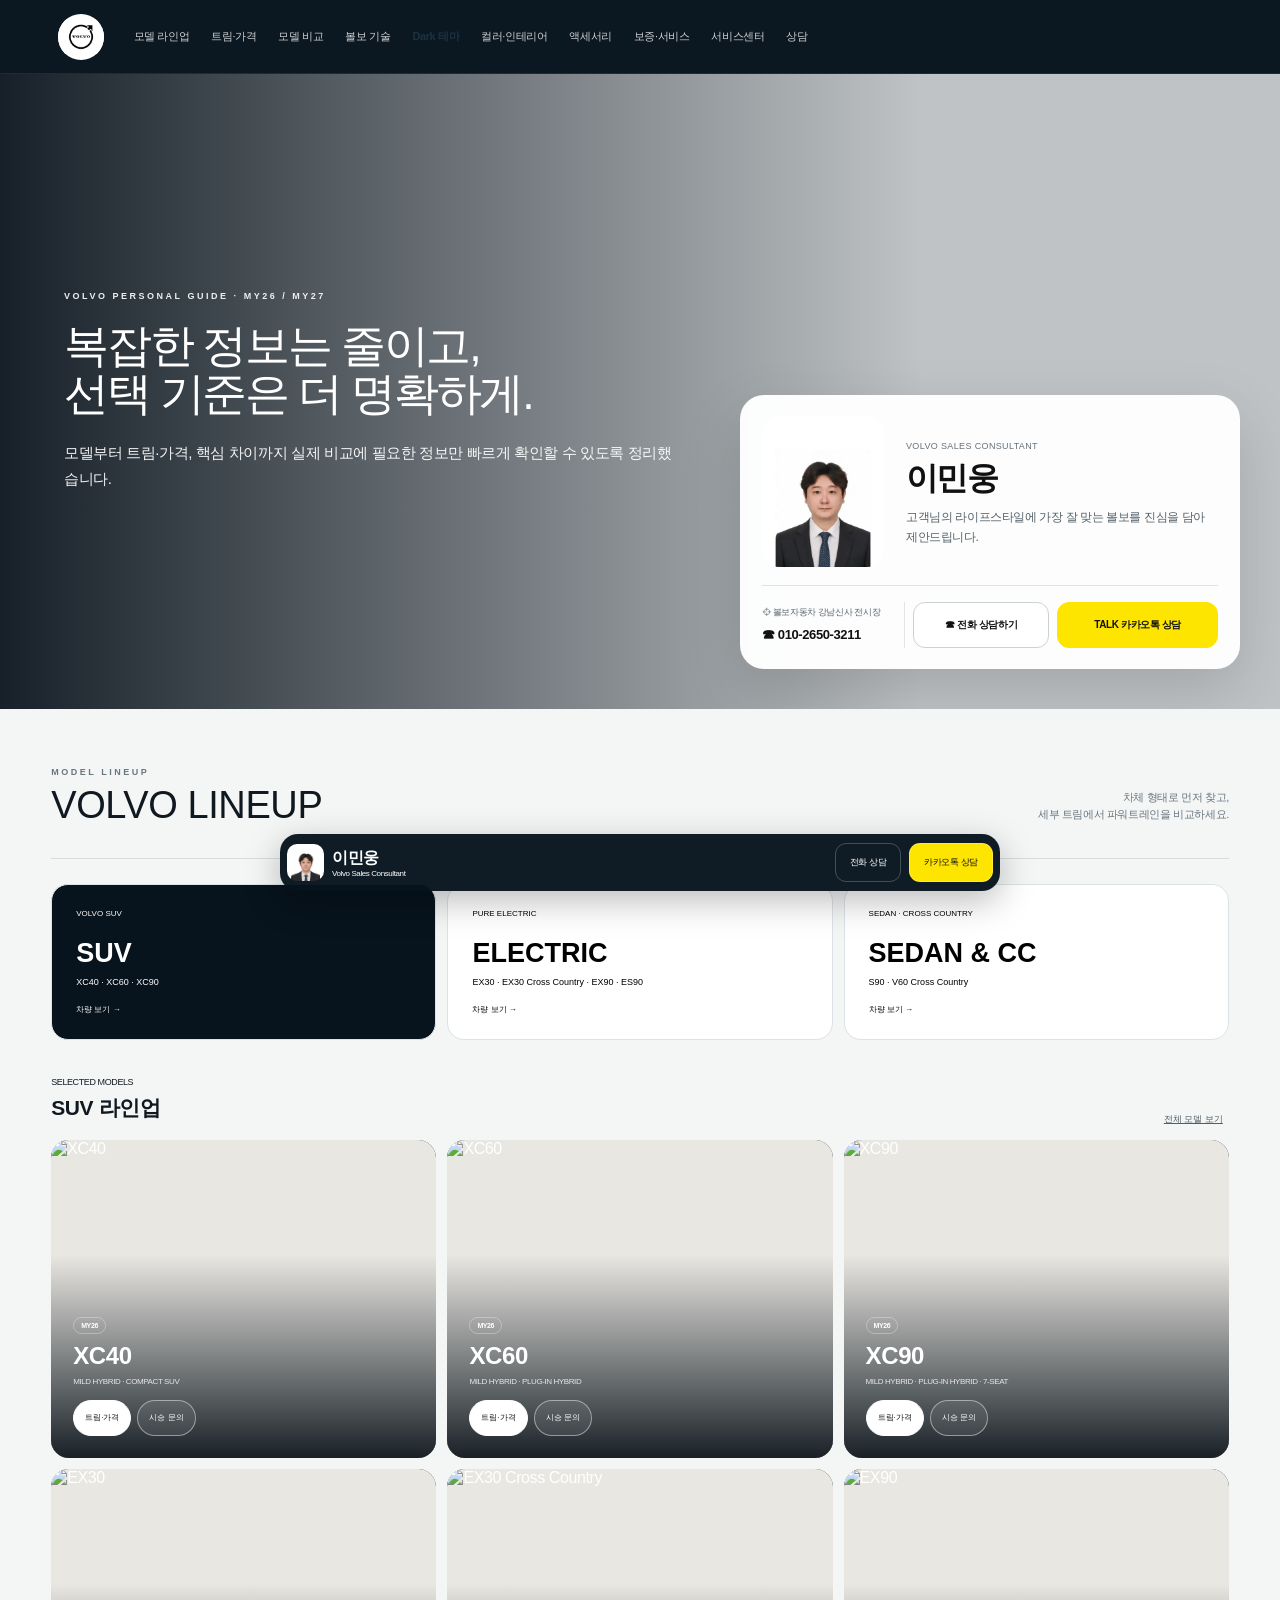
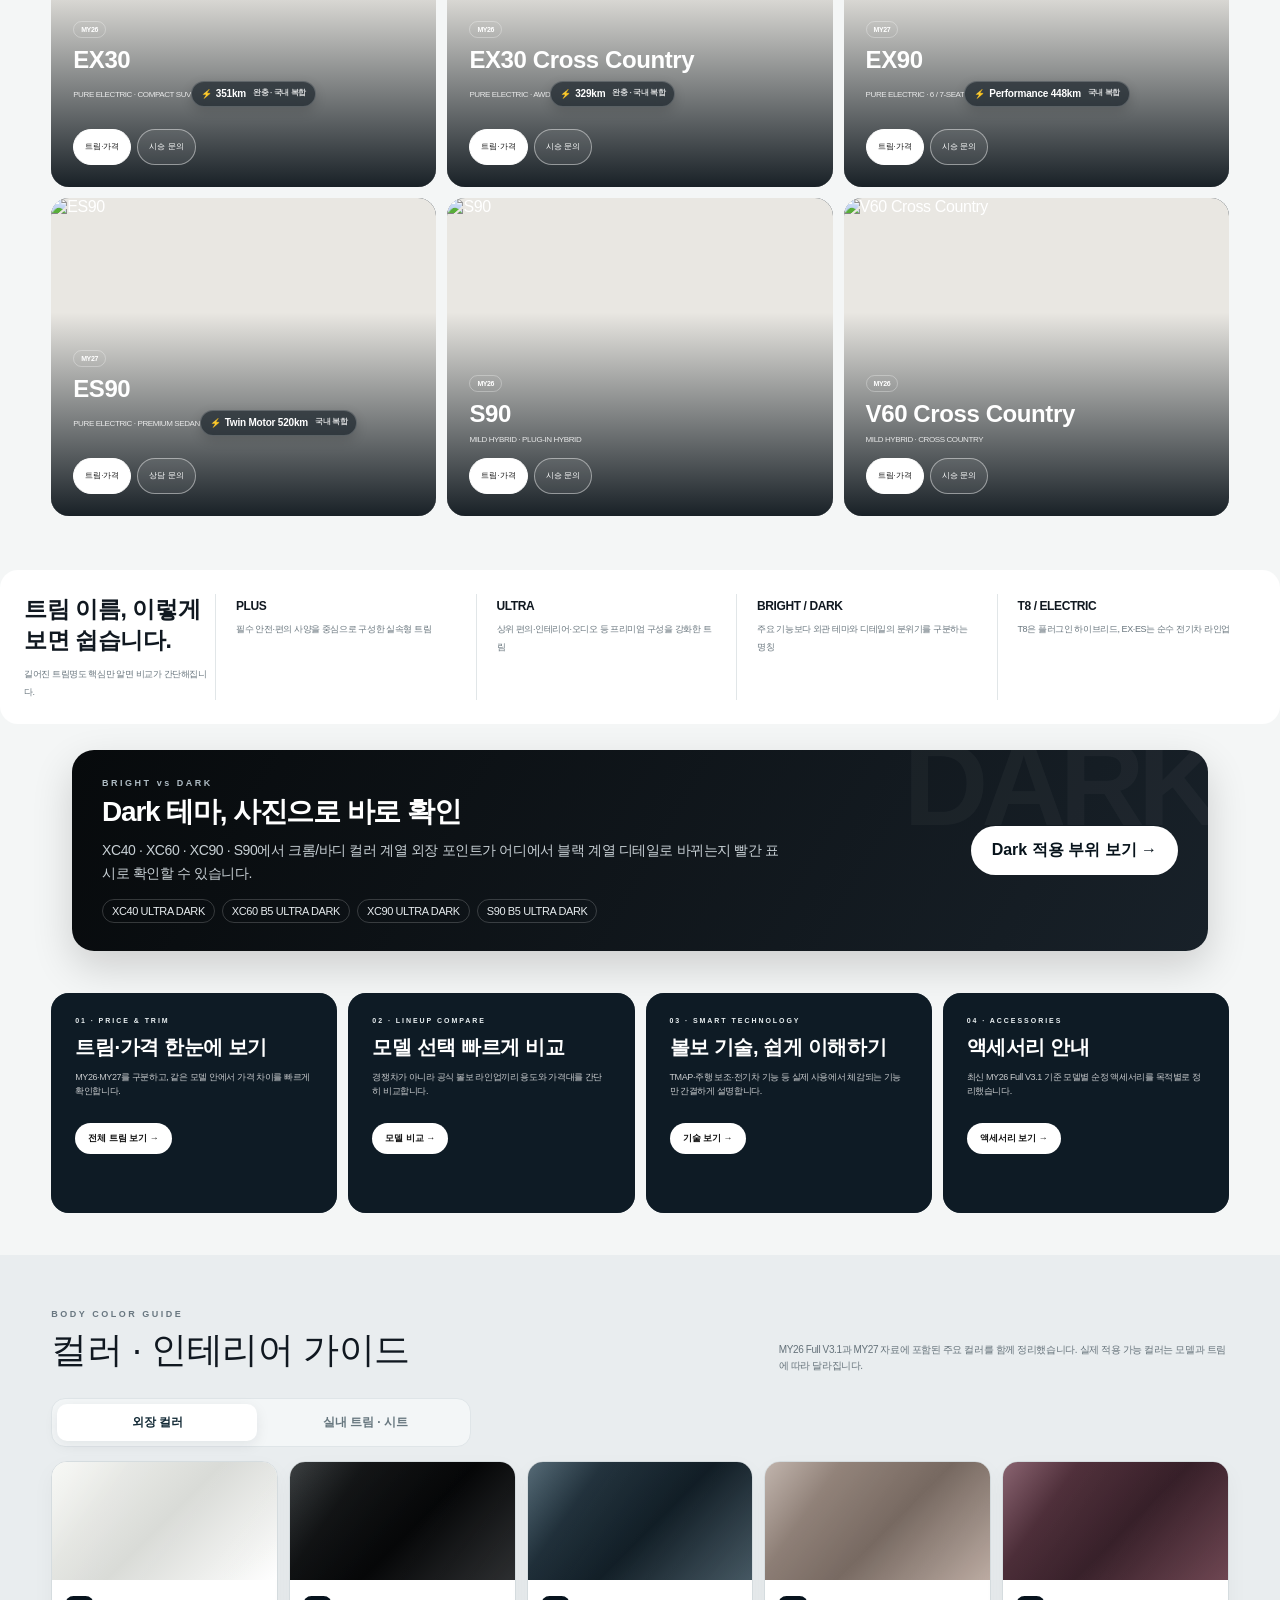
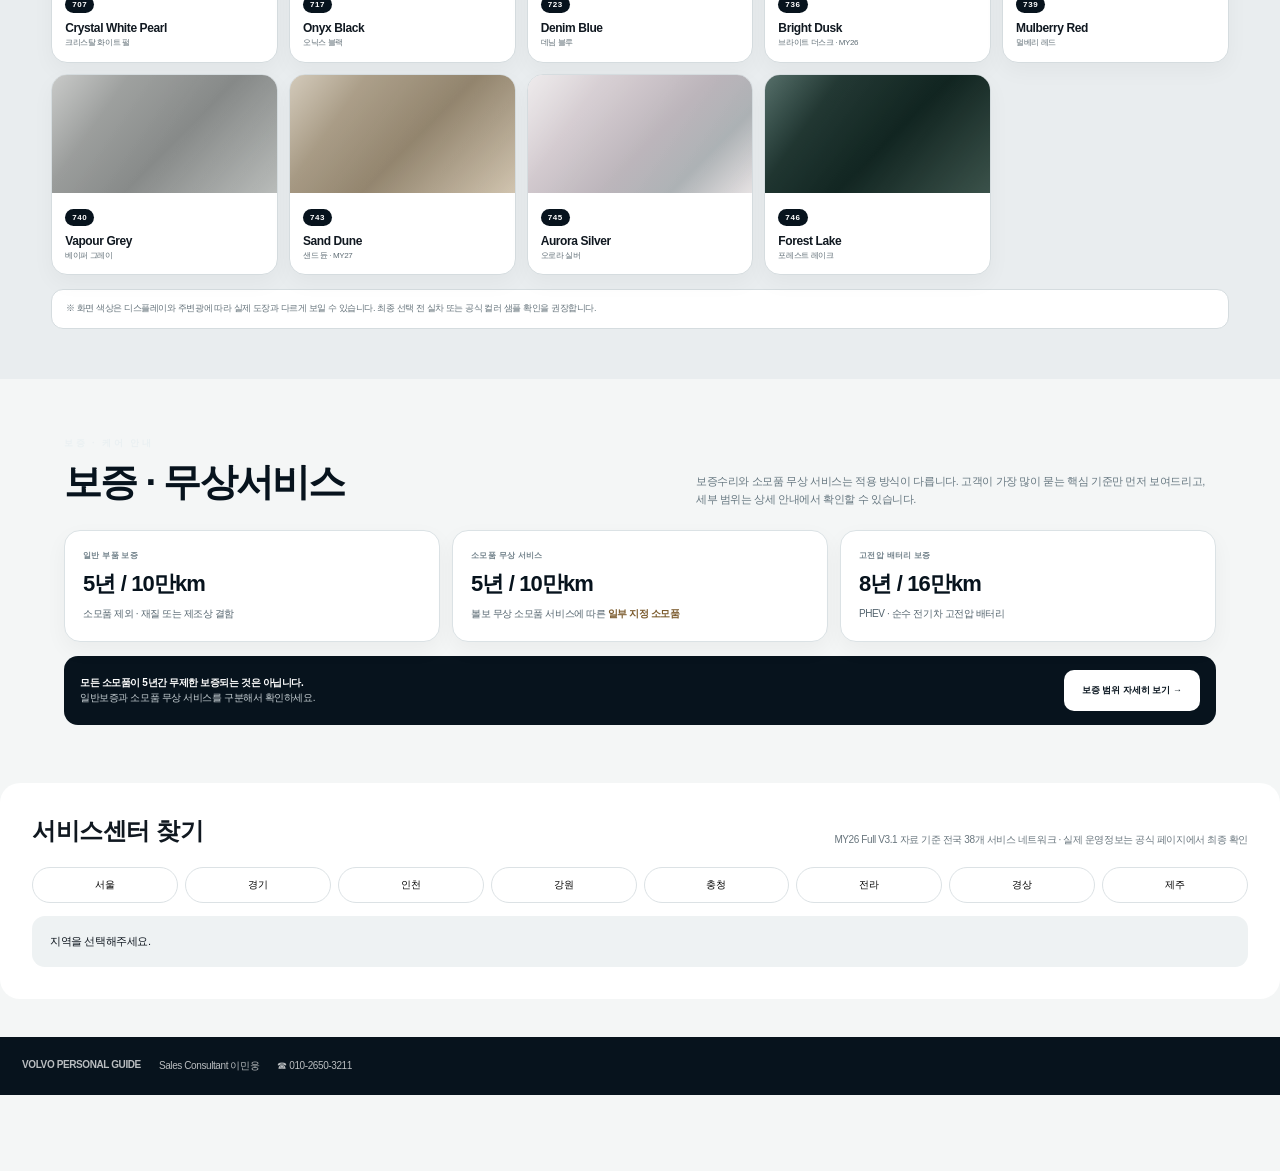
==== index.html @ 965c1974 "Add persistent site regression safeguards" ====
<!DOCTYPE html>

<html lang="ko">
<head>
<meta charset="utf-8"/>
<meta content="width=device-width,initial-scale=1,viewport-fit=cover" name="viewport"/>
<meta content="no-cache, no-store, must-revalidate" http-equiv="Cache-Control"/>
<meta content="no-cache" http-equiv="Pragma"/>
<meta content="0" http-equiv="Expires"/>
<title>VOLVO PERSONAL GUIDE | 이민웅</title>
<meta content="이민웅 Sales Consultant의 볼보 개인 상담 홈페이지" name="description"/>
<meta content="website" property="og:type"/>
<meta content="https://wng777-cmd.github.io/" property="og:url"/>
<meta content="VOLVO PERSONAL GUIDE | 이민웅" property="og:title"/>
<meta content="볼보 MY26·MY27 라인업, 트림, 가격과 핵심 정보를 간결하게 확인하세요." property="og:description"/>
<meta content="https://wng777-cmd.github.io/assets/og-es90-clean.jpg?v=10" property="og:image"/>
<link href="assets/site-pdf-refresh.css?v=20260821final1" rel="stylesheet"/>
<link href="scripts/site-final-polish-20260821.css?v=20260821ex30cc2" rel="stylesheet"/>

<style id="trim-expand-v2">
.trim-card{cursor:pointer;transition:transform .16s ease,box-shadow .16s ease,border-color .16s ease}
.trim-card:hover{transform:translateY(-2px);box-shadow:0 10px 24px rgba(7,19,29,.08)}
.trim-card:focus{outline:2px solid #274a61;outline-offset:2px}
.trim-card[aria-expanded="true"]{border-color:#274a61;box-shadow:0 10px 26px rgba(7,19,29,.09)}
.trim-toggle{margin-top:9px;padding-top:9px;border-top:1px solid #edf0f1;font-size:9px;font-weight:800;color:#42545f}
.trim-card ul[hidden]{display:none}
.trim-card[aria-expanded="true"] ul{display:block}
.model img{object-position:center 58%;background:#e9e7e2}
.model[data-model="EX30CC"] img{object-position:center 78%}
@media(max-width:700px){.trim-toggle{font-size:9px}.trim-card:hover{transform:none}.model img{object-position:center 58%}.model[data-model="EX30CC"] img{object-position:center 80%}}
</style>
</head>
<body>
<header class="top">
<img alt="VOLVO" src="assets/img02.webp"/>
<nav class="nav">
<a href="#lineup">모델 라인업</a><a href="#tools">트림·가격</a><a href="#tools">모델 비교</a><a href="#tools">볼보 기술</a><a href="#colors">컬러</a><a href="#tools">액세서리</a><a href="#service">서비스센터</a><a href="#contact">상담</a>
</nav>
<button class="hamb" aria-label="빠른 메뉴 열기">☰</button>
</header>
<section class="hero">
<div class="copy">
<div class="ey">VOLVO PERSONAL GUIDE · MY26 / MY27</div>
<h1>복잡한 정보는 줄이고,<br/>선택 기준은 더 명확하게.</h1>
<p>모델부터 트림·가격, 핵심 차이까지 실제 비교에 필요한 정보만 빠르게 확인할 수 있도록 정리했습니다.</p>
</div>
<aside class="profile" id="contact">
<img alt="이민웅" src="assets/img03.webp"/>
<div class="pb"><small>VOLVO SALES CONSULTANT</small><h3>이민웅</h3><p>고객님의 라이프스타일에 가장 잘 맞는 볼보를 진심을 담아 제안드립니다.</p></div>
<div class="profile-actions">
<div class="profile-info"><div class="profile-location">⌖ 볼보자동차 강남신사 전시장</div><div class="profile-phone">☎ 010-2650-3211</div></div>
<a class="profile-btn" href="tel:01026503211">☎ 전화 상담하기</a>
<a class="profile-btn kakao" href="http://qr.kakao.com/talk/2LfLSm9DLJcfVv19vfXeS5R1AHQ-">TALK 카카오톡 상담</a>
</div>
</aside>
</section>
<section class="mobile-profile">
<div class="mp-top"><img alt="이민웅" src="assets/img03.webp"/><div class="mp-copy"><small>VOLVO SALES CONSULTANT</small><h3>이민웅</h3><p>복잡한 정보는 간결하게, 필요한 내용은 정확하게 안내합니다.</p></div></div>
<div class="mp-info"><span>⌖ 강남신사 전시장</span><strong>☎ 010-2650-3211</strong></div>
<div class="mp-actions"><a class="mp-call" href="tel:01026503211">☎ 전화 상담</a><a class="mp-kakao" href="http://qr.kakao.com/talk/2LfLSm9DLJcfVv19vfXeS5R1AHQ-">TALK 카카오톡</a></div>
</section>
<section class="section" id="lineup">
<div class="line">
<div class="intro"><div><div class="ey">MODEL LINEUP</div><h2>VOLVO LINEUP</h2></div><p>차체 형태로 먼저 찾고,<br/>세부 트림에서 파워트레인을 비교하세요.</p></div>
<div class="category-showcase">
<button class="category-card active" data-filter="suv" onclick="filterCategory('suv',this)"><span class="cat-kicker">VOLVO SUV</span><strong>SUV</strong><small>XC40 · XC60 · XC90</small><span class="cat-arrow">차량 보기 →</span></button>
<button class="category-card" data-filter="electric" onclick="filterCategory('electric',this)"><span class="cat-kicker">PURE ELECTRIC</span><strong>ELECTRIC</strong><small>EX30 · EX30 Cross Country · EX90 · ES90</small><span class="cat-arrow">차량 보기 →</span></button>
<button class="category-card" data-filter="sedan" onclick="filterCategory('sedan',this)"><span class="cat-kicker">SEDAN · CROSS COUNTRY</span><strong>SEDAN &amp; CC</strong><small>S90 · V60 Cross Country</small><span class="cat-arrow">차량 보기 →</span></button>
</div>
<div class="model-head"><div><span>SELECTED MODELS</span><h3 id="selectedCategoryTitle">SUV 라인업</h3></div><button onclick="filterCategory('all')">전체 모델 보기</button></div>
<div class="models" id="modelGrid">
<div class="model" data-cat="suv" data-model="XC40"><img alt="XC40" decoding="async" loading="lazy" src="https://www.volvocars.com/images/cs/v3/assets/blt0feaa88e629251fc/blt1187c111a71ae018/6849135314f6c3412c4cf5ee/Exterior-bento-front-4x5-XC40-mhev.jpg?branch=prod_alias&format=auto&iar=0&quality=85&w=1920"/><div class="mb"><span class="year">MY26</span><h3>XC40</h3><small>MILD HYBRID · COMPACT SUV</small><div class="mini"><button class="primary" onclick="openModel('XC40')">트림·가격</button><button onclick="location.href='tel:01026503211'">시승 문의</button></div></div></div>
<div class="model" data-cat="suv" data-model="XC60"><img alt="XC60" decoding="async" loading="lazy" src="https://www.volvocars.com/images/cs/v3/assets/blt0feaa88e629251fc/blt3be30db3bfc830c5/67924bd1e0c4532ac4dce3ac/Bento_1-4x5.jpg?branch=prod_alias&format=auto&iar=0&quality=85&w=1920"/><div class="mb"><span class="year">MY26</span><h3>XC60</h3><small>MILD HYBRID · PLUG-IN HYBRID</small><div class="mini"><button class="primary" onclick="openModel('XC60')">트림·가격</button><button onclick="location.href='tel:01026503211'">시승 문의</button></div></div></div>
<div class="model" data-cat="suv" data-model="XC90"><img alt="XC90" decoding="async" loading="lazy" src="https://www.volvocars.com/images/cs/v3/assets/blt0feaa88e629251fc/bltddba35a6985cb109/6878ec17715092ea4b75863c/Exterior-bento-front-4x5-XC90-PHEV.jpg?branch=prod_alias&format=auto&iar=0&quality=85&w=1920"/><div class="mb"><span class="year">MY26</span><h3>XC90</h3><small>MILD HYBRID · PLUG-IN HYBRID · 7-SEAT</small><div class="mini"><button class="primary" onclick="openModel('XC90')">트림·가격</button><button onclick="location.href='tel:01026503211'">시승 문의</button></div></div></div>
<div class="model" data-cat="electric" data-model="EX30"><img alt="EX30" decoding="async" loading="lazy" src="https://www.volvocars.com/images/cs/v3/assets/blt0feaa88e629251fc/bltf5446230bc209e11/694150b2c519a8ed22f4547d/my27ex30-bento01-4-5.jpg?branch=prod_alias&format=auto&iar=0&quality=85&w=1920"/><div class="mb"><span class="year">MY26</span><h3>EX30</h3><small>PURE ELECTRIC · COMPACT SUV</small><div class="mini"><button class="primary" onclick="openModel('EX30')">트림·가격</button><button onclick="location.href='tel:01026503211'">시승 문의</button></div></div></div>
<div class="model" data-cat="electric" data-model="EX30CC"><img alt="EX30 Cross Country" decoding="async" loading="lazy" src="https://www.volvocars.com/images/cs/v3/assets/blt0feaa88e629251fc/blt9d025825080a77fa/67c6ad4e36bcf1e3f62217e3/Overview-cross-country-carousel-1-4x5-cc.jpg?branch=prod_alias&format=auto&iar=0&quality=85&w=1920"/><div class="mb"><span class="year">MY26</span><h3>EX30 Cross Country</h3><small>PURE ELECTRIC · AWD</small><div class="mini"><button class="primary" onclick="openModel('EX30CC')">트림·가격</button><button onclick="location.href='tel:01026503211'">시승 문의</button></div></div></div>
<div class="model" data-cat="electric" data-model="EX90"><img alt="EX90" decoding="async" loading="lazy" src="https://www.volvocars.com/images/cs/v3/assets/blt0feaa88e629251fc/bltbc97baafd9dfaf84/6967951a15c4cd7f889433f5/bento1-1.jpg?branch=prod_alias&format=auto&iar=0&quality=85&w=1920"/><div class="mb"><span class="year">MY27</span><h3>EX90</h3><small>PURE ELECTRIC · 6 / 7-SEAT</small><div class="mini"><button class="primary" onclick="openModel('EX90')">트림·가격</button><button onclick="location.href='tel:01026503211'">시승 문의</button></div></div></div>
<div class="model" data-cat="electric" data-model="ES90"><img alt="ES90" decoding="async" loading="lazy" src="https://www.volvocars.com/images/cs/v3/assets/blt0feaa88e629251fc/blt9e3b3be0d6c3eeb2/690daac360c00d48e7de5019/Exterior-bento-front-4x5-ES90.jpg?branch=prod_alias&format=auto&iar=0&quality=85&w=1920"/><div class="mb"><span class="year">MY27</span><h3>ES90</h3><small>PURE ELECTRIC · PREMIUM SEDAN</small><div class="mini"><button class="primary" onclick="openModel('ES90')">트림·가격</button><button onclick="location.href='tel:01026503211'">상담 문의</button></div></div></div>
<div class="model" data-cat="sedan" data-model="S90"><img alt="S90" decoding="async" loading="lazy" src="https://www.volvocars.com/images/cs/v3/assets/blt0feaa88e629251fc/blt167372f32031a6f1/687a13e4715092336a758f44/Exterior-bento-front-4x5-S90-PHEV.jpg?branch=prod_alias&format=auto&iar=0&quality=85&w=1920"/><div class="mb"><span class="year">MY26</span><h3>S90</h3><small>MILD HYBRID · PLUG-IN HYBRID</small><div class="mini"><button class="primary" onclick="openModel('S90')">트림·가격</button><button onclick="location.href='tel:01026503211'">시승 문의</button></div></div></div>
<div class="model" data-cat="sedan" data-model="V60 Cross Country"><img alt="V60 Cross Country" decoding="async" loading="lazy" src="https://www.volvocars.com/images/cs/v3/assets/blt84e01a6904dbd2e8/blt5c3524254a106565/66d67adf6402a2183fd3a2af/my23v60ccspec11920x2400.jpg?branch=prod_alias&format=auto&iar=0&quality=85&w=1920"/><div class="mb"><span class="year">MY26</span><h3>V60 Cross Country</h3><small>MILD HYBRID · CROSS COUNTRY</small><div class="mini"><button class="primary" onclick="openModel('V60CC')">트림·가격</button><button onclick="location.href='tel:01026503211'">시승 문의</button></div></div></div>
</div>
</div>
</section>
<div class="quick">
<div class="qhead"><h2>트림 이름, 이렇게 보면 쉽습니다.</h2><small>길어진 트림명도 핵심만 알면 비교가 간단해집니다.</small></div>
<div class="qitem"><b>PLUS</b><small>필수 안전·편의 사양을 중심으로 구성한 실속형 트림</small></div>
<div class="qitem"><b>ULTRA</b><small>상위 편의·인테리어·오디오 등 프리미엄 구성을 강화한 트림</small></div>
<div class="qitem"><b>BRIGHT / DARK</b><small>주요 기능보다 외관 테마와 디테일의 분위기를 구분하는 명칭</small></div>
<div class="qitem"><b>T8 / ELECTRIC</b><small>T8은 플러그인 하이브리드, EX·ES는 순수 전기차 라인업</small></div>
</div>
<section class="tools" id="tools">
<article class="tile" style="--img:url('https://www.volvocars.com/images/cs/v3/assets/blt0feaa88e629251fc/blt3be30db3bfc830c5/67924bd1e0c4532ac4dce3ac/Bento_1-4x5.jpg?branch=prod_alias&amp;format=auto&amp;iar=0&amp;quality=85&amp;w=1920')"><div class="ey">01 · PRICE &amp; TRIM</div><h3>트림·가격 한눈에 보기</h3><p>MY26·MY27를 구분하고, 같은 모델 안에서 가격 차이를 빠르게 확인합니다.</p><button onclick="openAllTrims()">전체 트림 보기 →</button></article>
<article class="tile" style="--img:url('assets/og-es90-clean.jpg')"><div class="ey">02 · LINEUP COMPARE</div><h3>모델 선택 빠르게 비교</h3><p>경쟁차가 아니라 공식 볼보 라인업끼리 용도와 가격대를 간단히 비교합니다.</p><button onclick="openCompare()">모델 비교 →</button></article>
<article class="tile" style="--img:url('https://www.volvocars.com/images/cs/v3/assets/blt0feaa88e629251fc/bltbc97baafd9dfaf84/6967951a15c4cd7f889433f5/bento1-1.jpg?branch=prod_alias&amp;format=auto&amp;iar=0&amp;quality=85&amp;w=1920')"><div class="ey">03 · SMART TECHNOLOGY</div><h3>볼보 기술, 쉽게 이해하기</h3><p>TMAP·주행 보조·전기차 기능 등 실제 사용에서 체감되는 기능만 간결하게 설명합니다.</p><button onclick="openTech()">기술 보기 →</button></article>
<article class="tile" style="--img:url('https://www.volvocars.com/images/cs/v3/assets/blt0feaa88e629251fc/blt1187c111a71ae018/6849135314f6c3412c4cf5ee/Exterior-bento-front-4x5-XC40-mhev.jpg?branch=prod_alias&amp;format=auto&amp;iar=0&amp;quality=85&amp;w=1920')"><div class="ey">04 · ACCESSORIES</div><h3>액세서리 안내</h3><p>적재·아웃도어, 보호, 스타일링 등 모델별 대표 액세서리를 목적별로 정리했습니다.</p><button onclick="openAccessories()">액세서리 보기 →</button></article>
</section>
<section class="color-section" id="colors">
<div class="color-wrap">
<div class="color-head"><div><div class="ey">BODY COLOR GUIDE</div><h2>볼보 컬러 가이드</h2></div><p>MY26와 MY27 자료에 포함된 주요 컬러를 함께 정리했습니다. 실제 적용 가능 컬러는 모델과 트림에 따라 달라집니다.</p></div>
<div class="color-grid">
<article class="color-card"><div class="swatch" style="--paint:linear-gradient(135deg,#f2f3ef,#d8dad6 50%,#fff)"></div><div class="color-info"><span class="color-code">707</span><h3>Crystal White Pearl</h3><p>크리스탈 화이트 펄</p></div></article>
<article class="color-card"><div class="swatch" style="--paint:linear-gradient(135deg,#17191a,#050607 55%,#303234)"></div><div class="color-info"><span class="color-code">717</span><h3>Onyx Black</h3><p>오닉스 블랙</p></div></article>
<article class="color-card"><div class="swatch" style="--paint:linear-gradient(135deg,#263743,#101c24 55%,#4a5d68)"></div><div class="color-info"><span class="color-code">723</span><h3>Denim Blue</h3><p>데님 블루</p></div></article>
<article class="color-card"><div class="swatch" style="--paint:linear-gradient(135deg,#9d8c82,#75675f 55%,#c0b0a7)"></div><div class="color-info"><span class="color-code">736</span><h3>Bright Dusk</h3><p>브라이트 더스크 · MY26</p></div></article>
<article class="color-card"><div class="swatch" style="--paint:linear-gradient(135deg,#57313d,#351e27 55%,#744b57)"></div><div class="color-info"><span class="color-code">739</span><h3>Mulberry Red</h3><p>멀베리 레드</p></div></article>
<article class="color-card"><div class="swatch" style="--paint:linear-gradient(135deg,#a8aaa8,#858887 55%,#bdc0be)"></div><div class="color-info"><span class="color-code">740</span><h3>Vapour Grey</h3><p>베이퍼 그레이</p></div></article>
<article class="color-card"><div class="swatch" style="--paint:linear-gradient(135deg,#b7aa94,#91836c 55%,#d4c8b4)"></div><div class="color-info"><span class="color-code">743</span><h3>Sand Dune</h3><p>샌드 듄 · MY27</p></div></article>
<article class="color-card"><div class="swatch" style="--paint:linear-gradient(135deg,#d1d4d4,#aeb4b5 55%,#e0e2e2)"></div><div class="color-info"><span class="color-code">745</span><h3>Aurora Silver</h3><p>오로라 실버</p></div></article>
<article class="color-card"><div class="swatch" style="--paint:linear-gradient(135deg,#263b36,#10231f 55%,#3f574f)"></div><div class="color-info"><span class="color-code">746</span><h3>Forest Lake</h3><p>포레스트 레이크</p></div></article>
</div>
<div class="color-note">※ 화면 색상은 디스플레이와 주변광에 따라 실제 도장과 다르게 보일 수 있습니다. 최종 선택 전 실차 또는 공식 컬러 샘플 확인을 권장합니다.</div>
</div>
</section>
<section class="service" id="service">
<div class="sh"><h2>서비스센터 찾기</h2><p>MY26 자료 기준 전국 38개 서비스 네트워크 · 실제 운영정보는 공식 페이지에서 최종 확인</p></div>
<div class="regions" id="regions"></div><div class="sr" id="sr">지역을 선택해주세요.</div>
</section>
<footer class="footer"><b>VOLVO PERSONAL GUIDE</b><span>Sales Consultant 이민웅</span><span>☎ 010-2650-3211</span></footer>
<div class="floating-contact"><div class="floating-person"><img alt="" src="assets/img03.webp"/><span><b>이민웅</b><small>Volvo Sales Consultant</small></span></div><a href="tel:01026503211">전화 상담</a><a class="fkakao" href="http://qr.kakao.com/talk/2LfLSm9DLJcfVv19vfXeS5R1AHQ-">카카오톡 상담</a></div>
<div class="modal" id="m" onclick="if(event.target===this)closeM()"><div class="box"><div class="mh"><button class="close" onclick="closeM()">×</button><small id="mk"></small><h2 id="mt"></h2><small id="ms"></small></div><div class="body" id="mbody"></div></div></div>
<script src="scripts/site-pdf-refresh.js?v=20260903guard1"></script>
<script src="scripts/site-pdf-ui-v2.js?v=20260821final1"></script>
<script src="scripts/site-accessory-ui-v2.js?v=20260820acc2"></script>
<script src="scripts/site-interior-ui-v1.js?v=20260822analytics2"></script>
<script src="scripts/site-final-data-audit-20260821.js?v=20260821final1"></script>
<script src="scripts/site-warranty-guide-20260821.js?v=20260821warranty4" data-warranty-guide-loader="1"></script>
<script src="scripts/site-final-ux-20260821.js?v=20260821final2"></script>
<script src="scripts/site-electric-range-20260821.js?v=20260821ev2"></script>
</body>
</html>
---- assets/site-pdf-refresh.css ----
:root{--navy:#07131d;--navy2:#102430;--paper:#f4f6f6;--ink:#101820;--line:#dce2e5;--muted:#68757d;--blue:#274a61;--soft:#eaf0f2}
*{box-sizing:border-box}
html{scroll-behavior:smooth}
body{margin:0;background:var(--paper);color:var(--ink);font-family:Arial,'Malgun Gothic',sans-serif;letter-spacing:-.025em;padding-bottom:76px}
a{text-decoration:none;color:inherit}button{font:inherit;cursor:pointer}
.top{height:74px;background:rgba(7,19,29,.98);color:#fff;display:flex;align-items:center;gap:30px;padding:0 max(24px,4.5vw);position:sticky;top:0;z-index:80;border-bottom:1px solid rgba(255,255,255,.08)}
.top img{width:46px;height:46px;border-radius:50%;object-fit:contain;background:#fff}
.nav{display:flex;gap:22px;flex:1;font-size:11px}.nav a{opacity:.8}.nav a:hover{opacity:1}
.hamb{display:none;margin-left:auto;border:0;background:none;color:#fff;font-size:27px}
.hero{min-height:635px;position:relative;color:#fff;display:grid;grid-template-columns:minmax(0,1fr) 540px;overflow:hidden;background:url('https://www.volvocars.com/images/cs/v3/assets/blt0feaa88e629251fc/blt20f7dc55547645fb/692060287d692e251dbdd9ef/_0007_TIM01065_3QFRONT_DRIVING.jpg?branch=prod_alias&format=auto&iar=0&quality=92&w=2400') center 76%/cover no-repeat}
.hero:after{content:'';position:absolute;inset:0;z-index:1;background:linear-gradient(90deg,rgba(4,14,23,.92),rgba(4,14,23,.22) 72%);pointer-events:none}
.copy{position:relative;z-index:2;align-self:center;padding:80px max(32px,7vw);max-width:880px}
.ey{font-size:9px;letter-spacing:.28em;font-weight:800;color:#eaf0f2}
.copy h1{font-size:clamp(44px,4.2vw,66px);line-height:1.1;font-weight:300;letter-spacing:-.055em;margin:20px 0 22px}
.copy>p{font-size:15px;line-height:1.75;margin:0;max-width:620px;color:#fffffff0}
.copy .note{margin-top:26px;padding-top:17px;border-top:1px solid #ffffff47;font-size:11px;line-height:1.85;color:#ffffffc9}
.source-pill{display:inline-flex;margin-top:18px;padding:7px 10px;border:1px solid #ffffff42;border-radius:999px;font-size:8px;color:#ffffffcf}
.profile{position:relative;z-index:3;width:500px;align-self:end;margin:0 2.8vw 40px 0;border-radius:24px;background:#fffffff8;display:grid;grid-template-columns:122px 1fr;align-items:center;padding:21px 22px;color:#111;box-shadow:0 22px 60px #00000026}
.profile img{width:122px;height:151px;object-fit:cover;border-radius:17px;background:#fff}
.pb{padding-left:22px}.pb small{font-size:9px;letter-spacing:.04em;color:#66717a}.pb h3{font-size:32px;line-height:1;margin:9px 0 14px;letter-spacing:-.05em}.pb p{font-size:12px;line-height:1.65;color:#53616a;margin:0}
.profile-actions{grid-column:1/-1;margin-top:18px;padding-top:16px;border-top:1px solid #dfe4e6;display:grid;grid-template-columns:1.05fr 1fr 1.18fr;gap:8px}
.profile-info{display:flex;flex-direction:column;justify-content:center;gap:7px;padding-right:10px;border-right:1px solid #e1e5e7}
.profile-location{font-size:9px;color:#58666f}.profile-phone{font-size:13px;font-weight:900}
.profile-btn{display:flex;align-items:center;justify-content:center;min-height:46px;border-radius:12px;font-size:10px;font-weight:900;border:1px solid #cbd2d6;background:#fff}
.profile-btn.kakao{background:#fee500;border-color:#fee500}
.mobile-profile{display:none}
.section{padding:58px max(20px,4vw) 24px}.line{max-width:1440px;margin:auto}
.intro{display:flex;justify-content:space-between;align-items:end;border-bottom:1px solid #d7dddf;padding-bottom:24px}.intro .ey{color:#69777f}.intro h2{font-size:38px;font-weight:400;margin:7px 0}.intro p{font-size:11px;color:var(--muted);line-height:1.55;text-align:right}
.category-showcase{display:grid;grid-template-columns:repeat(3,1fr);gap:11px;padding:25px 0 18px}
.category-card{border:1px solid var(--line);background:#fff;border-radius:17px;padding:24px;text-align:left;min-height:146px;transition:.18s}
.category-card.active{background:var(--navy);color:#fff}.category-card span{display:block}.cat-kicker{font-size:8px;margin-bottom:20px}.category-card strong{font-size:27px}.category-card small{display:block;font-size:9px;margin-top:7px;line-height:1.4}.cat-arrow{font-size:8px;margin-top:15px}
.model-head{display:flex;justify-content:space-between;align-items:end;padding:13px 0}.model-head h3{font-size:21px;margin:5px 0}.model-head span,.model-head button{font-size:9px}.model-head button{border:0;background:none;text-decoration:underline;color:#4f5e67}
.models{display:grid;grid-template-columns:repeat(3,1fr);gap:11px}
.model{min-height:318px;border-radius:18px;overflow:hidden;position:relative;color:#fff;background:linear-gradient(135deg,#1d303c,#07131d)}
.model img{position:absolute;width:100%;height:100%;object-fit:cover}
.model:after{content:'';position:absolute;inset:0;background:linear-gradient(180deg,transparent 36%,#040d14e8)}
.model.no-img:before{content:attr(data-model);position:absolute;right:20px;top:26px;font-size:clamp(38px,5vw,66px);font-weight:800;letter-spacing:-.06em;color:#ffffff14}
.mb{position:absolute;z-index:2;bottom:0;padding:22px;width:100%}.mb h3{font-size:24px;margin:0}.mb small{font-size:8px;opacity:.84}.year{display:inline-block;margin-bottom:8px;padding:4px 7px;border:1px solid #ffffff4d;border-radius:999px;font-size:7px;font-weight:800}
.mini{display:flex;gap:6px;margin-top:12px}.mini button{border:1px solid #ffffff73;background:#ffffff14;color:#fff;border-radius:999px;padding:8px 11px;font-size:8px}.mini button.primary{background:#fff;color:#111;border-color:#fff}
.quick{max-width:1440px;margin:30px auto 20px;background:#fff;border-radius:18px;padding:24px;display:grid;grid-template-columns:190px repeat(4,1fr);gap:1px}
.qhead h2{font-size:23px;margin:0 0 7px}.qhead small{font-size:9px;color:var(--muted);line-height:1.5}
.qitem{padding:5px 20px;border-left:1px solid #e1e6e8}.qitem b{display:block;font-size:12px;margin-bottom:5px}.qitem small{font-size:9px;color:var(--muted);line-height:1.5}
.tools{max-width:1440px;margin:auto;padding:8px 4vw 42px;display:grid;grid-template-columns:repeat(4,1fr);gap:11px}
.tile{min-height:220px;border-radius:18px;padding:24px;color:#fff;position:relative;overflow:hidden;background:#22313c}
.tile:before{content:'';position:absolute;inset:0;background:var(--img) center/cover}.tile:after{content:'';position:absolute;inset:0;background:#07131db5}.tile>*{position:relative;z-index:2}.tile .ey{font-size:7px}.tile h3{font-size:20px;margin:10px 0 8px}.tile p{font-size:9px;line-height:1.6;color:#ffffffc8;min-height:44px}.tile button{border:0;border-radius:999px;padding:9px 13px;background:#fff;color:#111;font-weight:800;font-size:9px}
.color-section{padding:54px max(20px,4vw) 50px;background:#e9edef}.color-wrap{max-width:1440px;margin:auto}
.color-head{display:flex;justify-content:space-between;align-items:end;gap:28px;margin-bottom:23px}.color-head .ey{color:#697780}.color-head h2{font-size:36px;font-weight:400;margin:7px 0 0}.color-head p{max-width:450px;margin:0;color:#65727a;font-size:10px;line-height:1.65}
.color-grid{display:grid;grid-template-columns:repeat(5,1fr);gap:11px}.color-card{background:#fff;border:1px solid #d5dcdf;border-radius:16px;overflow:hidden;box-shadow:0 8px 22px rgba(7,19,29,.04)}
.swatch{height:118px;position:relative;overflow:hidden;background:var(--paint)}.swatch:before{content:'';position:absolute;inset:0;background:linear-gradient(125deg,rgba(255,255,255,.82) 0%,rgba(255,255,255,.12) 25%,rgba(0,0,0,.09) 100%);mix-blend-mode:soft-light}
.color-info{padding:13px}.color-code{display:inline-block;border-radius:999px;background:#07131d;color:#fff;padding:4px 7px;font-size:8px;font-weight:900;letter-spacing:.08em}.color-info h3{font-size:12px;margin:8px 0 3px}.color-info p{margin:0;color:#5f6d75;font-size:8px;line-height:1.35}
.color-note{margin-top:14px;padding:12px 14px;background:#fff;border:1px solid #d5dcdf;border-radius:12px;color:#64727a;font-size:9px;line-height:1.55}
.service{max-width:1440px;margin:0 auto 38px;background:#fff;border-radius:20px;padding:32px}.sh{display:flex;justify-content:space-between;align-items:end;gap:20px}.sh h2{margin:0}.sh p{margin:0;font-size:10px;color:var(--muted)}
.regions{display:grid;grid-template-columns:repeat(8,1fr);gap:7px;margin-top:20px}.regions button{border:1px solid var(--line);background:#fff;border-radius:999px;padding:10px;font-size:10px}.regions button.active{background:var(--navy);color:#fff}
.sr{margin-top:13px;background:#eef2f3;border-radius:13px;padding:18px;font-size:11px}.sr span{font-size:9px;color:#617078;line-height:1.6}
.links{margin-top:9px;display:flex;gap:7px;flex-wrap:wrap}.links a{padding:8px 11px;border:1px solid #bcc7cc;border-radius:999px;background:#fff;font-size:9px}.links a.p{background:var(--navy);color:#fff}
.footer{background:var(--navy);color:#ffffffb8;padding:22px;display:flex;gap:18px;font-size:10px}
.floating-contact{position:fixed;z-index:110;left:50%;bottom:9px;transform:translateX(-50%);width:min(720px,calc(100% - 20px));height:57px;padding:7px;border-radius:18px;background:#07131df5;display:flex;align-items:center;gap:8px;color:#fff;box-shadow:0 10px 35px #0004}
.floating-person{display:flex;align-items:center;gap:8px;margin-right:auto}.floating-person img{width:37px;height:37px;border-radius:10px;object-fit:cover}.floating-person span{display:flex;flex-direction:column}.floating-person small{font-size:8px}.floating-contact>a{padding:10px 14px;border:1px solid #ffffff38;border-radius:11px;font-size:9px}.floating-contact .fkakao{background:#fee500;color:#111}
.modal{display:none;position:fixed;inset:0;z-index:150;background:#030a0fd8;padding:16px;align-items:center;justify-content:center}.modal.open{display:flex}.box{width:min(940px,100%);max-height:92vh;overflow:auto;background:#f6f8f8;border-radius:18px}.mh{padding:19px 20px;background:var(--navy);color:#fff;position:sticky;top:0;z-index:2}.mh h2{margin:3px 0}.mh small{color:#ffffffb8;font-size:9px}.close{float:right;border:0;background:none;color:#fff;font-size:26px}.body{padding:18px}
.tabs{display:flex;gap:7px;overflow:auto;margin-bottom:13px;padding-bottom:2px}.tabs button{border:1px solid #ccd4d8;background:#fff;border-radius:999px;padding:8px 12px;font-size:9px;font-weight:800;white-space:nowrap}.tabs button.active{background:var(--navy);color:#fff}
.cards{display:grid;grid-template-columns:repeat(3,1fr);gap:9px}.card{background:#fff;padding:15px;border-radius:13px;border:1px solid var(--line)}.card.rec{border:2px solid var(--navy)}.badge{display:inline-block;background:#edf1f2;border-radius:999px;padding:4px 7px;font-size:8px}.card h3{font-size:14px;margin:8px 0 3px;line-height:1.3}.price{font-size:18px;font-weight:900;margin:8px 0}.subprice{font-size:9px;color:#65727a;margin-top:-3px}.card ul{padding:10px 0 0;margin:8px 0 0;list-style:none;border-top:1px solid #edf0f1}.card li{font-size:9px;margin:6px 0;line-height:1.4}.card li:before{content:'✓';margin-right:6px;font-weight:900}
.info-grid{display:grid;grid-template-columns:repeat(2,1fr);gap:9px}.info-box{background:#fff;border:1px solid var(--line);border-radius:13px;padding:16px}.info-box h3{font-size:14px;margin:0 0 8px}.info-box p,.info-box li{font-size:9px;color:#5d6971;line-height:1.65}.info-box ul{padding-left:17px;margin:0}
.compare-grid{display:grid;grid-template-columns:repeat(3,1fr);gap:9px}.compare{background:#fff;border:1px solid var(--line);border-radius:13px;padding:15px}.compare b{display:block;font-size:15px;margin-bottom:7px}.compare .big{font-size:17px;font-weight:900;margin:8px 0}.compare small{font-size:9px;color:#66737a;line-height:1.55}
.access-grid{display:grid;grid-template-columns:repeat(2,1fr);gap:9px}.access{background:#fff;border:1px solid var(--line);border-radius:13px;padding:15px}.access h3{font-size:14px;margin:0 0 6px}.access p{font-size:9px;color:#66737a;line-height:1.55;margin:0 0 8px}.access .examples{font-size:9px;line-height:1.65;background:#eef2f3;border-radius:9px;padding:9px}
.alert{margin-top:12px;border-left:3px solid var(--blue);background:#edf3f5;padding:11px 12px;font-size:9px;line-height:1.6;color:#4f5e67}
@media(max-width:1080px){.nav{display:none}.hamb{display:block}.hero{grid-template-columns:1fr}.profile{position:absolute;right:0;bottom:0}.models{grid-template-columns:repeat(2,1fr)}.tools{grid-template-columns:repeat(2,1fr)}.color-grid{grid-template-columns:repeat(3,1fr)}.quick{grid-template-columns:1fr 1fr}.qhead{grid-column:1/-1}.qitem{border-left:0;border-top:1px solid #e1e6e8;padding:14px}}
@media(max-width:700px){body{padding-bottom:68px}.top{height:61px;padding:0 16px}.top img{width:39px;height:39px}.hero{min-height:auto;display:block;overflow:visible;background-size:cover;background-position:center 72%}.hero:after{background:linear-gradient(180deg,rgba(7,19,29,.93) 0%,rgba(7,19,29,.72) 42%,rgba(7,19,29,.54) 100%)}.copy{padding:48px 21px 28px}.copy h1{font-size:33px;line-height:1.12;margin:17px 0}.copy>p{font-size:12px;max-width:330px}.copy .note{font-size:9px;max-width:330px}.source-pill{font-size:7px}.hero .profile{display:none}.mobile-profile{display:block;margin:12px 14px 70px;background:#fff;color:#111;border-radius:17px;padding:12px;box-shadow:0 10px 28px rgba(0,0,0,.12)}.mp-top{display:grid;grid-template-columns:60px 1fr;gap:11px;align-items:center}.mp-top img{width:60px;height:76px;object-fit:cover;border-radius:10px}.mp-copy small{display:block;font-size:7px;color:#71808a;margin-bottom:3px}.mp-copy h3{font-size:20px;line-height:1;margin:0 0 6px}.mp-copy p{font-size:8px;line-height:1.45;color:#59666e;margin:0}.mp-info{display:flex;justify-content:space-between;gap:8px;align-items:center;margin-top:9px;padding-top:8px;border-top:1px solid #e4e8ea;font-size:7px;color:#59666e}.mp-info strong{font-size:9px;color:#111;white-space:nowrap}.mp-actions{display:grid;grid-template-columns:1fr 1fr;gap:6px;margin-top:8px}.mp-actions a{min-height:35px;border-radius:9px;display:flex;align-items:center;justify-content:center;font-size:8px;font-weight:800}.mp-call{border:1px solid #aeb8bd}.mp-kakao{background:#fee500}.section{padding:34px 14px 24px}.intro{display:block}.intro h2{font-size:29px}.intro p{text-align:left;font-size:9px}.category-showcase{grid-template-columns:1fr;gap:8px}.category-card{min-height:110px;padding:18px}.category-card strong{font-size:23px}.cat-kicker{margin-bottom:13px}.models{grid-template-columns:1fr}.model{min-height:300px}.model-head h3{font-size:19px}.mb{padding:20px}.quick{margin:20px 14px;padding:16px;grid-template-columns:1fr}.qhead{grid-column:auto}.qitem{padding:12px 2px}.tools{padding:4px 14px 34px;grid-template-columns:1fr}.tile{min-height:190px}.color-section{padding:39px 14px}.color-head{display:block}.color-head h2{font-size:29px}.color-head p{font-size:9px;margin-top:8px}.color-grid{grid-template-columns:repeat(2,minmax(0,1fr));gap:7px}.swatch{height:92px}.color-info{padding:10px}.color-info h3{font-size:10px}.color-info p{font-size:7.5px}.color-code{font-size:7px}.service{margin:0 14px 22px;padding:20px}.sh{display:block}.sh p{margin-top:7px}.regions{grid-template-columns:repeat(4,1fr)}.regions button{font-size:8px;padding:9px 5px}.footer{font-size:8px;flex-wrap:wrap}.floating-contact{height:49px;width:calc(100% - 12px);bottom:6px}.floating-person img{width:33px;height:33px}.floating-person small{display:none}.floating-contact>a{padding:9px 9px;font-size:8px}.cards,.info-grid,.compare-grid,.access-grid{grid-template-columns:1fr}.body{padding:13px}.mh{padding:16px}.card{padding:13px}.price{font-size:17px}}
---- scripts/site-final-polish-20260821.css ----
/* 2026-08-21 final PC/mobile visual polish */
.final-model-cta{margin-top:14px;padding:15px 16px;border-radius:14px;background:#07131d;color:#fff;display:flex;align-items:center;justify-content:space-between;gap:16px}
.final-cta-copy{min-width:0}.final-cta-copy b{display:block;font-size:13px;margin-bottom:5px}.final-cta-copy small{display:block;color:#c2cdd2;font-size:9px;line-height:1.55}
.final-cta-actions{display:flex;gap:7px;flex:0 0 auto}.final-cta-actions a{min-width:92px;min-height:40px;padding:0 12px;border:1px solid #ffffff55;border-radius:10px;display:flex;align-items:center;justify-content:center;font-size:9px;font-weight:900;color:#fff}.final-cta-actions a.kakao{background:#fee500;border-color:#fee500;color:#111}
.mobile-quick-nav{display:none}
.model .mini button{min-height:36px}.floating-contact>a{min-height:39px;display:flex;align-items:center;justify-content:center}
.modal .body{scrollbar-gutter:stable}.trim-card,.dg-photo-wrap,.dg-copy{min-width:0}.dg-tabs button{min-height:40px}
/* customer-facing hero: keep internal source notes out of the visual */
.hero .copy .note,.hero .copy .source-pill{display:none!important}
/* EX30 Cross Country: original image places the vehicle too low under copy/range UI.
   Use a stronger model-only focal position so the car sits naturally higher without changing card size. */
.model[data-model="EX30CC"] img{object-position:center 78%!important}
@media(min-width:701px) and (max-width:1080px){
  .hero .copy h1{font-size:clamp(36px,4.6vw,46px)!important;line-height:1.1!important}
  .mobile-quick-nav{position:fixed;z-index:79;top:74px;right:18px;width:min(360px,calc(100% - 36px));padding:10px;border-radius:0 0 15px 15px;background:#07131df8;box-shadow:0 16px 34px #0004;grid-template-columns:1fr 1fr;gap:7px}
  .mobile-quick-nav.open{display:grid}
  .mobile-quick-nav a,.mobile-quick-nav button{border:1px solid #ffffff24;background:#ffffff0d;color:#fff;border-radius:10px;min-height:44px;padding:10px 8px;font-size:10px;font-weight:800;text-align:center}
}
@media(max-width:700px){
  .hero .copy h1{font-size:clamp(22px,6.9vw,29px)!important;line-height:1.18!important;letter-spacing:-.045em!important;white-space:nowrap!important;max-width:100%!important}
  .hero .copy{padding-left:21px!important;padding-right:21px!important}
  .model .mini button{font-size:10px;padding:9px 12px;min-height:38px}
  .model[data-model="EX30CC"] img{object-position:center 80%!important}
  .mobile-quick-nav{position:fixed;z-index:79;top:61px;left:8px;right:8px;padding:9px;border-radius:0 0 15px 15px;background:#07131df8;box-shadow:0 16px 34px #0005;grid-template-columns:1fr 1fr;gap:6px}
  .mobile-quick-nav.open{display:grid}
  .mobile-quick-nav a,.mobile-quick-nav button{border:1px solid #ffffff24;background:#ffffff0d;color:#fff;border-radius:9px;min-height:43px;padding:9px 6px;font-size:9px;font-weight:800;text-align:center}
  .final-model-cta{display:block;padding:14px;margin-top:12px}.final-cta-copy b{font-size:12px}.final-cta-copy small{font-size:9px}.final-cta-actions{margin-top:11px;display:grid;grid-template-columns:1fr 1fr}.final-cta-actions a{min-width:0;min-height:42px;font-size:9px}
  .dg-tabs button{min-height:40px}.box{width:100%!important}.body{overflow-x:hidden}
}
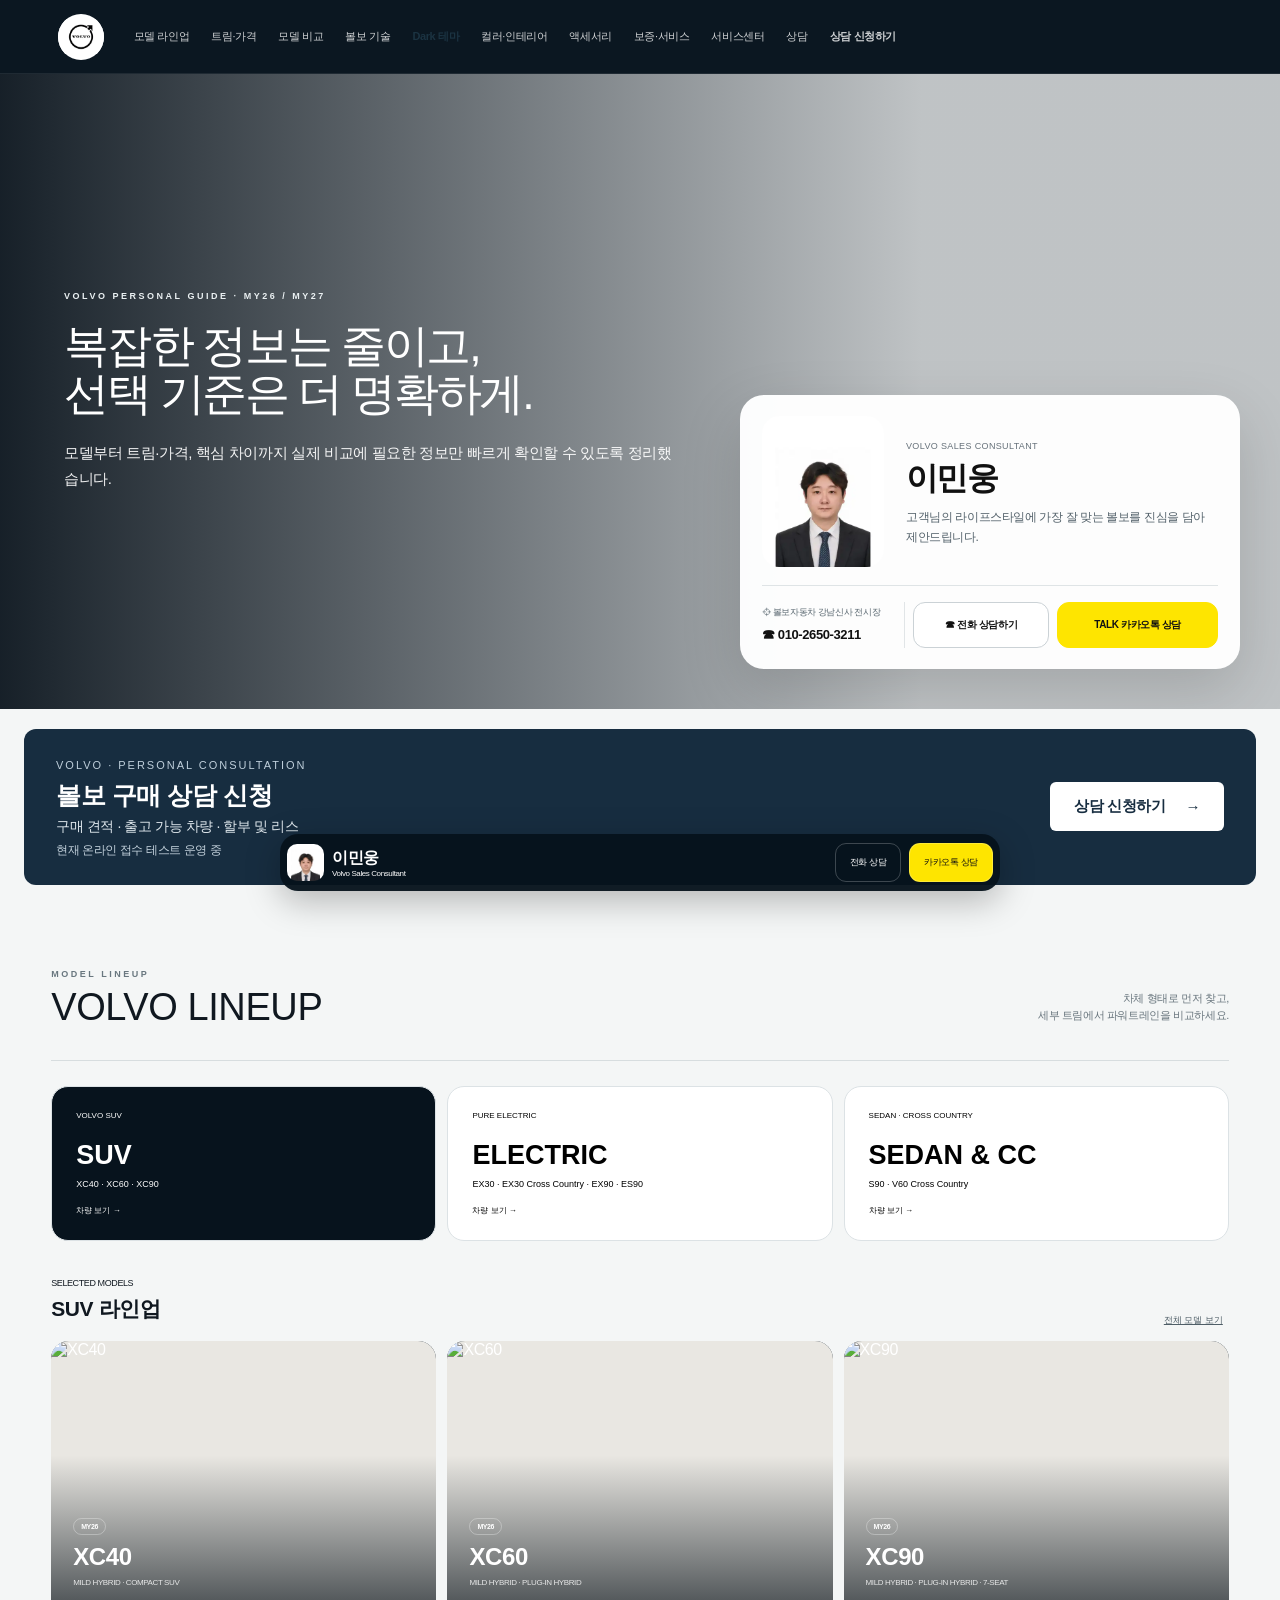
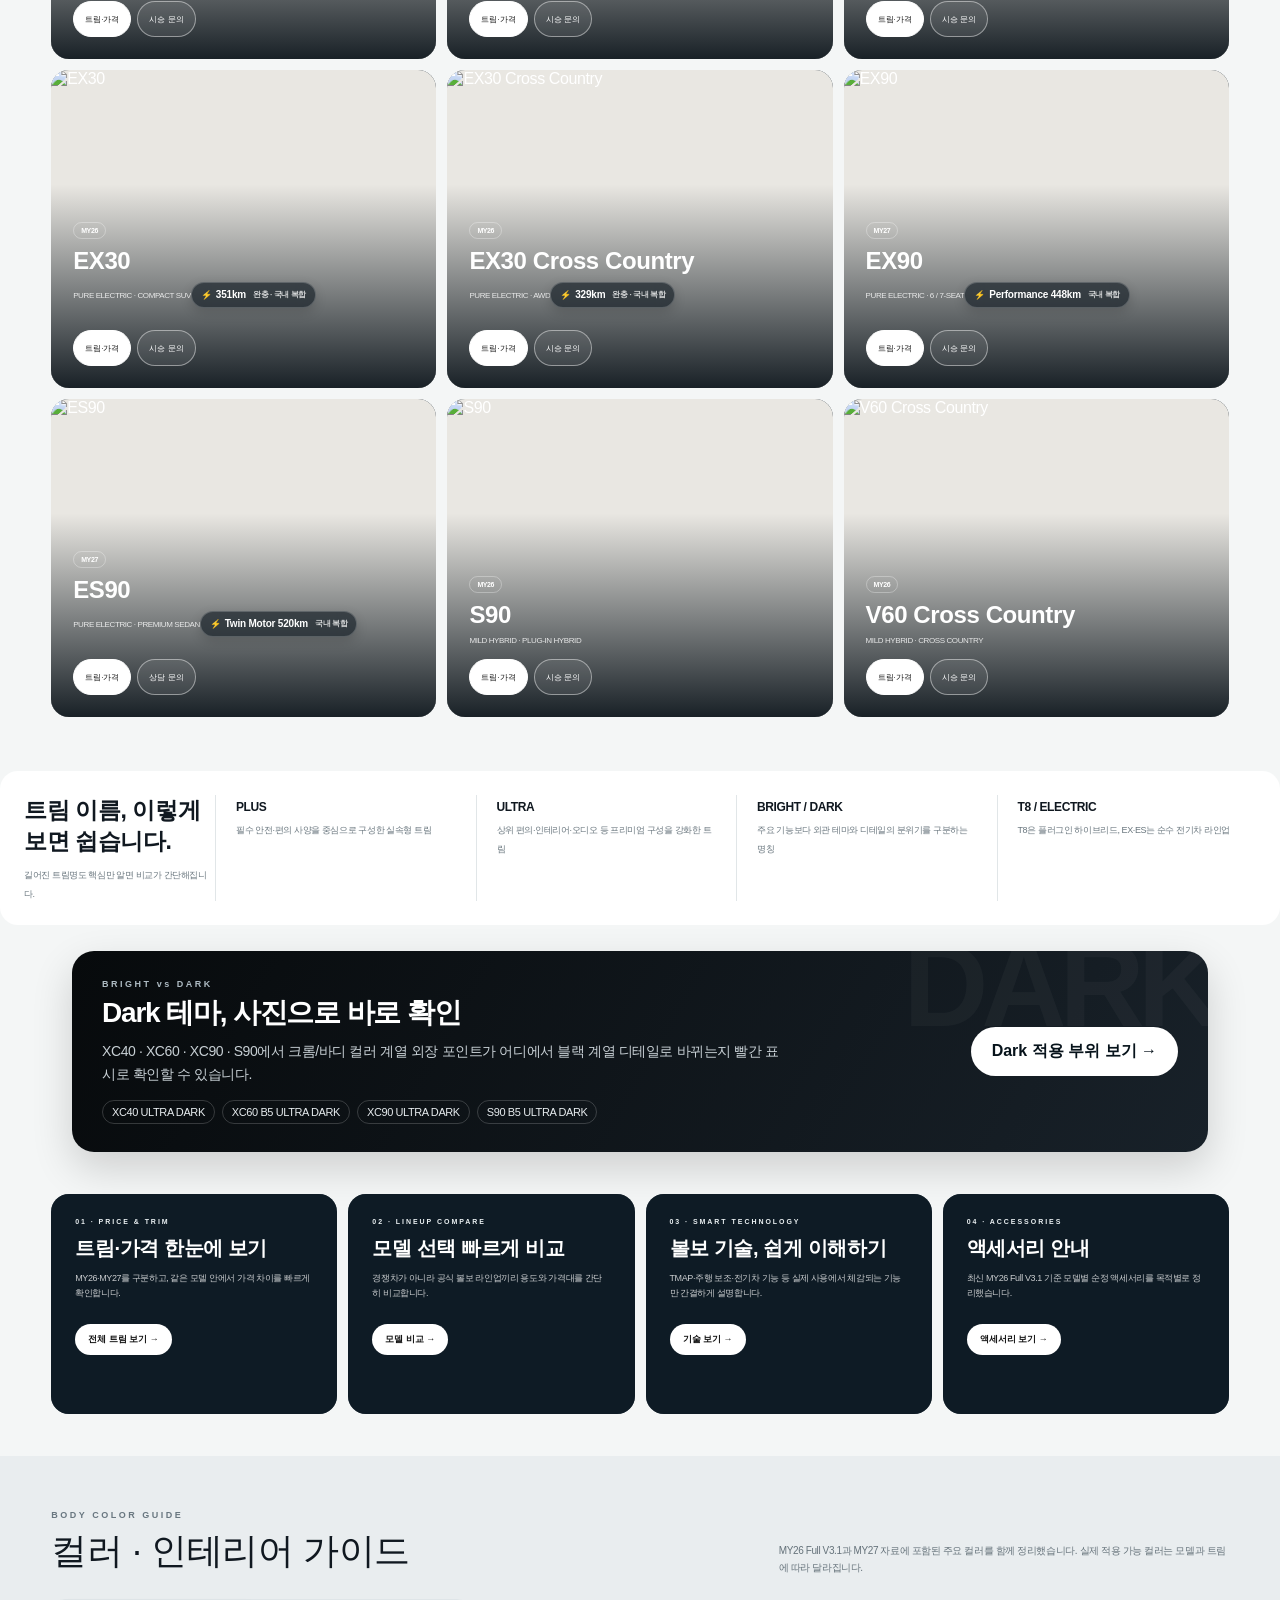
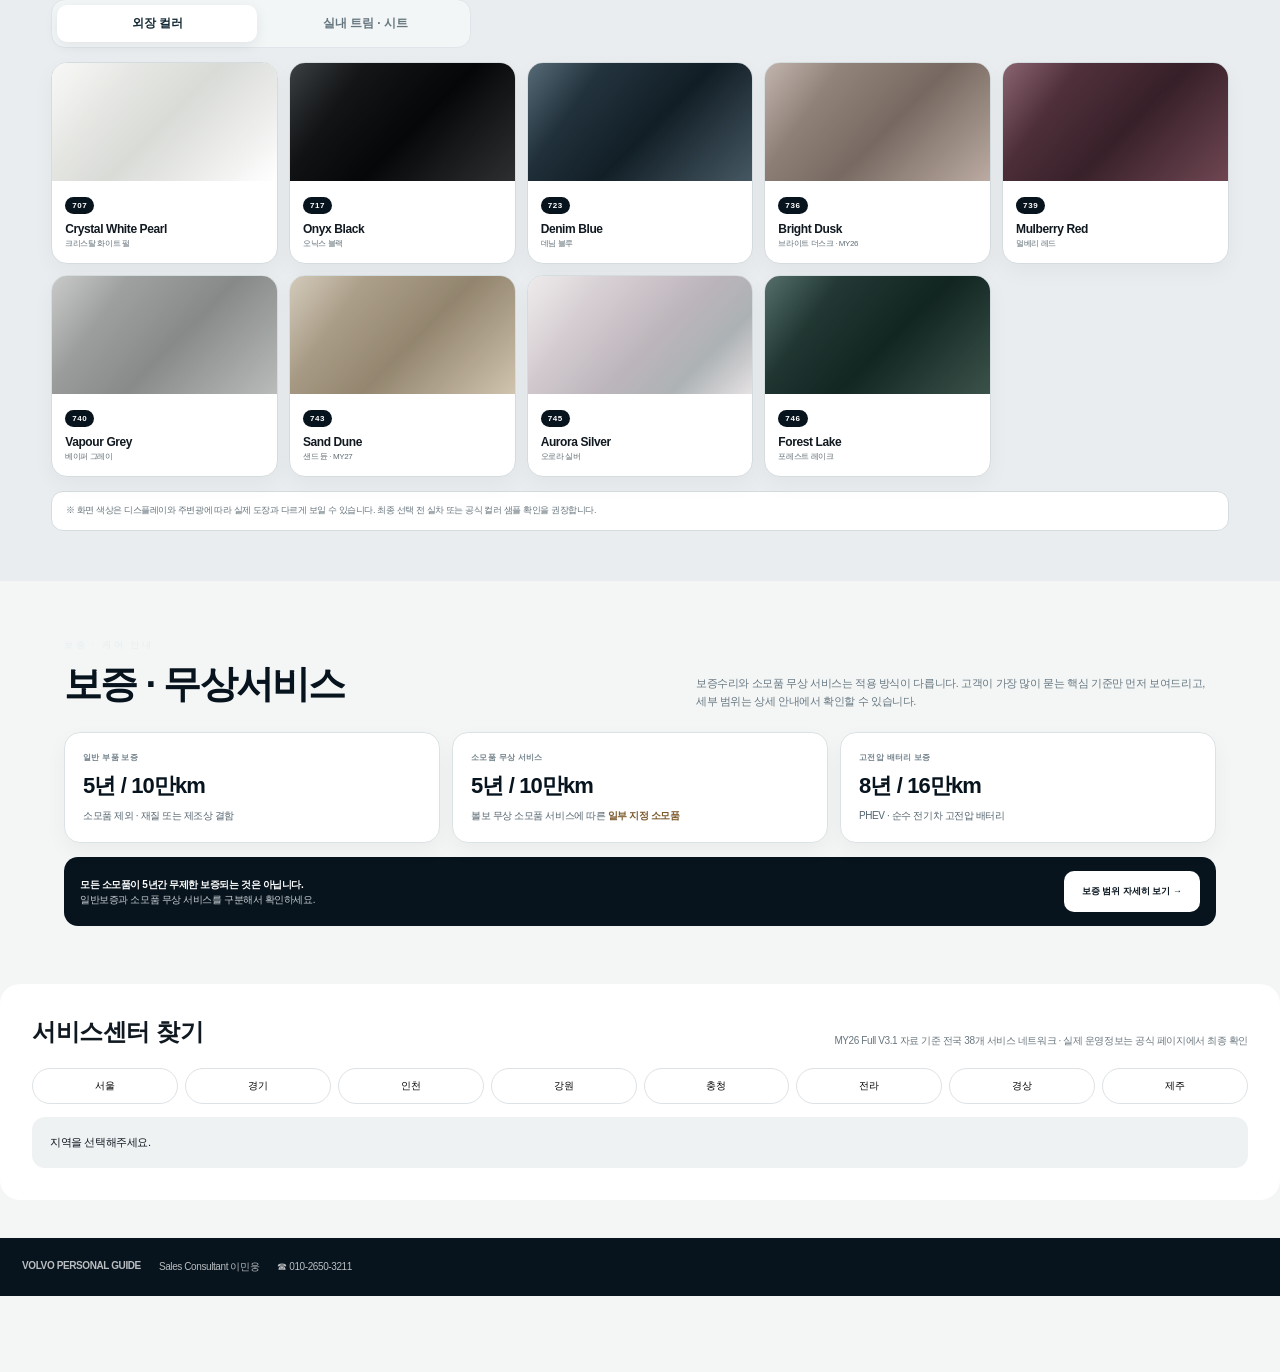
==== commit 28702517: "Add responsive purchase consultation navigation and prominent homepage banner" ====
--- a/index.html
+++ b/index.html
@@ -4,6 +4,8 @@
 <head>
 <meta charset="utf-8"/>
 <meta content="width=device-width,initial-scale=1,viewport-fit=cover" name="viewport"/>
+<meta content="20260903-interior-1" name="site-release"/>
+<script src="scripts/site-version-guard.js?v=20260903interior1"></script>
 <meta content="no-cache, no-store, must-revalidate" http-equiv="Cache-Control"/>
 <meta content="no-cache" http-equiv="Pragma"/>
 <meta content="0" http-equiv="Expires"/>
@@ -29,12 +31,13 @@
 .model[data-model="EX30CC"] img{object-position:center 78%}
 @media(max-width:700px){.trim-toggle{font-size:9px}.trim-card:hover{transform:none}.model img{object-position:center 58%}.model[data-model="EX30CC"] img{object-position:center 80%}}
 </style>
+<style id="consult-entry-style">.consult-entry{box-sizing:border-box;display:flex;align-items:center;justify-content:space-between;gap:24px;max-width:1240px;margin:20px auto 26px;padding:26px 32px;background:#172d40;color:#fff;border-radius:12px}.consult-entry-copy>span{font-size:11px;letter-spacing:2px;color:#bfcfdb}.consult-entry h2{font-size:25px;line-height:1.3;margin:6px 0;color:#fff}.consult-entry p{margin:4px 0;color:#e0e8ed;font-size:14px}.consult-entry small{color:#c4d2dc;font-size:12px}.consult-entry>a{display:inline-flex;align-items:center;justify-content:center;gap:20px;flex-shrink:0;padding:15px 24px;background:#fff;color:#172d40;border-radius:6px;text-decoration:none;font-size:15px;font-weight:750;min-height:44px}.consult-entry>a:hover{background:#e8eff4}.consult-entry>a:focus-visible,.nav .consult-nav:focus-visible{outline:3px solid #739cbd;outline-offset:3px}.nav .consult-nav{font-weight:800}.profile-actions .consult-profile{background:#172d40;color:white}.mp-consult{display:block;margin:10px 0 0;padding:12px;text-align:center;background:#172d40;color:#fff!important;text-decoration:none;border-radius:6px;font-weight:700}@media(max-width:1300px){.consult-entry{margin-left:24px;margin-right:24px}}@media(max-width:700px){.consult-entry{margin:14px 12px 20px;padding:22px;flex-direction:column;align-items:stretch;gap:14px}.consult-entry h2{font-size:22px}.consult-entry>a{width:100%;box-sizing:border-box}.consult-entry-copy>span{font-size:10px}}</style>
 </head>
 <body>
 <header class="top">
 <img alt="VOLVO" src="assets/img02.webp"/>
 <nav class="nav">
-<a href="#lineup">모델 라인업</a><a href="#tools">트림·가격</a><a href="#tools">모델 비교</a><a href="#tools">볼보 기술</a><a href="#colors">컬러</a><a href="#tools">액세서리</a><a href="#service">서비스센터</a><a href="#contact">상담</a>
+<a href="#lineup">모델 라인업</a><a href="#tools">트림·가격</a><a href="#tools">모델 비교</a><a href="#tools">볼보 기술</a><a href="#colors">컬러</a><a href="#tools">액세서리</a><a href="#service">서비스센터</a><a href="#contact">상담</a><a class="consult-nav" href="consult/?from=homepage">상담 신청하기</a>
 </nav>
 <button class="hamb" aria-label="빠른 메뉴 열기">☰</button>
 </header>
@@ -59,6 +62,7 @@
 <div class="mp-info"><span>⌖ 강남신사 전시장</span><strong>☎ 010-2650-3211</strong></div>
 <div class="mp-actions"><a class="mp-call" href="tel:01026503211">☎ 전화 상담</a><a class="mp-kakao" href="http://qr.kakao.com/talk/2LfLSm9DLJcfVv19vfXeS5R1AHQ-">TALK 카카오톡</a></div>
 </section>
+<section class="consult-entry" aria-labelledby="consult-entry-title"><div class="consult-entry-copy"><span>VOLVO · PERSONAL CONSULTATION</span><h2 id="consult-entry-title">볼보 구매 상담 신청</h2><p>구매 견적 · 출고 가능 차량 · 할부 및 리스</p><small>현재 온라인 접수 테스트 운영 중</small></div><a href="consult/?from=homepage">상담 신청하기 <span aria-hidden="true">→</span></a></section>
 <section class="section" id="lineup">
 <div class="line">
 <div class="intro"><div><div class="ey">MODEL LINEUP</div><h2>VOLVO LINEUP</h2></div><p>차체 형태로 먼저 찾고,<br/>세부 트림에서 파워트레인을 비교하세요.</p></div>
@@ -118,11 +122,11 @@
 <footer class="footer"><b>VOLVO PERSONAL GUIDE</b><span>Sales Consultant 이민웅</span><span>☎ 010-2650-3211</span></footer>
 <div class="floating-contact"><div class="floating-person"><img alt="" src="assets/img03.webp"/><span><b>이민웅</b><small>Volvo Sales Consultant</small></span></div><a href="tel:01026503211">전화 상담</a><a class="fkakao" href="http://qr.kakao.com/talk/2LfLSm9DLJcfVv19vfXeS5R1AHQ-">카카오톡 상담</a></div>
 <div class="modal" id="m" onclick="if(event.target===this)closeM()"><div class="box"><div class="mh"><button class="close" onclick="closeM()">×</button><small id="mk"></small><h2 id="mt"></h2><small id="ms"></small></div><div class="body" id="mbody"></div></div></div>
-<script src="scripts/site-pdf-refresh.js?v=20260903guard1"></script>
+<script src="scripts/site-pdf-refresh.js?v=20260903interior1"></script>
 <script src="scripts/site-pdf-ui-v2.js?v=20260821final1"></script>
 <script src="scripts/site-accessory-ui-v2.js?v=20260820acc2"></script>
 <script src="scripts/site-interior-ui-v1.js?v=20260822analytics2"></script>
-<script src="scripts/site-final-data-audit-20260821.js?v=20260821final1"></script>
+<script src="scripts/site-final-data-audit-20260821.js?v=20261008air260"></script>
 <script src="scripts/site-warranty-guide-20260821.js?v=20260821warranty4" data-warranty-guide-loader="1"></script>
 <script src="scripts/site-final-ux-20260821.js?v=20260821final2"></script>
 <script src="scripts/site-electric-range-20260821.js?v=20260821ev2"></script>
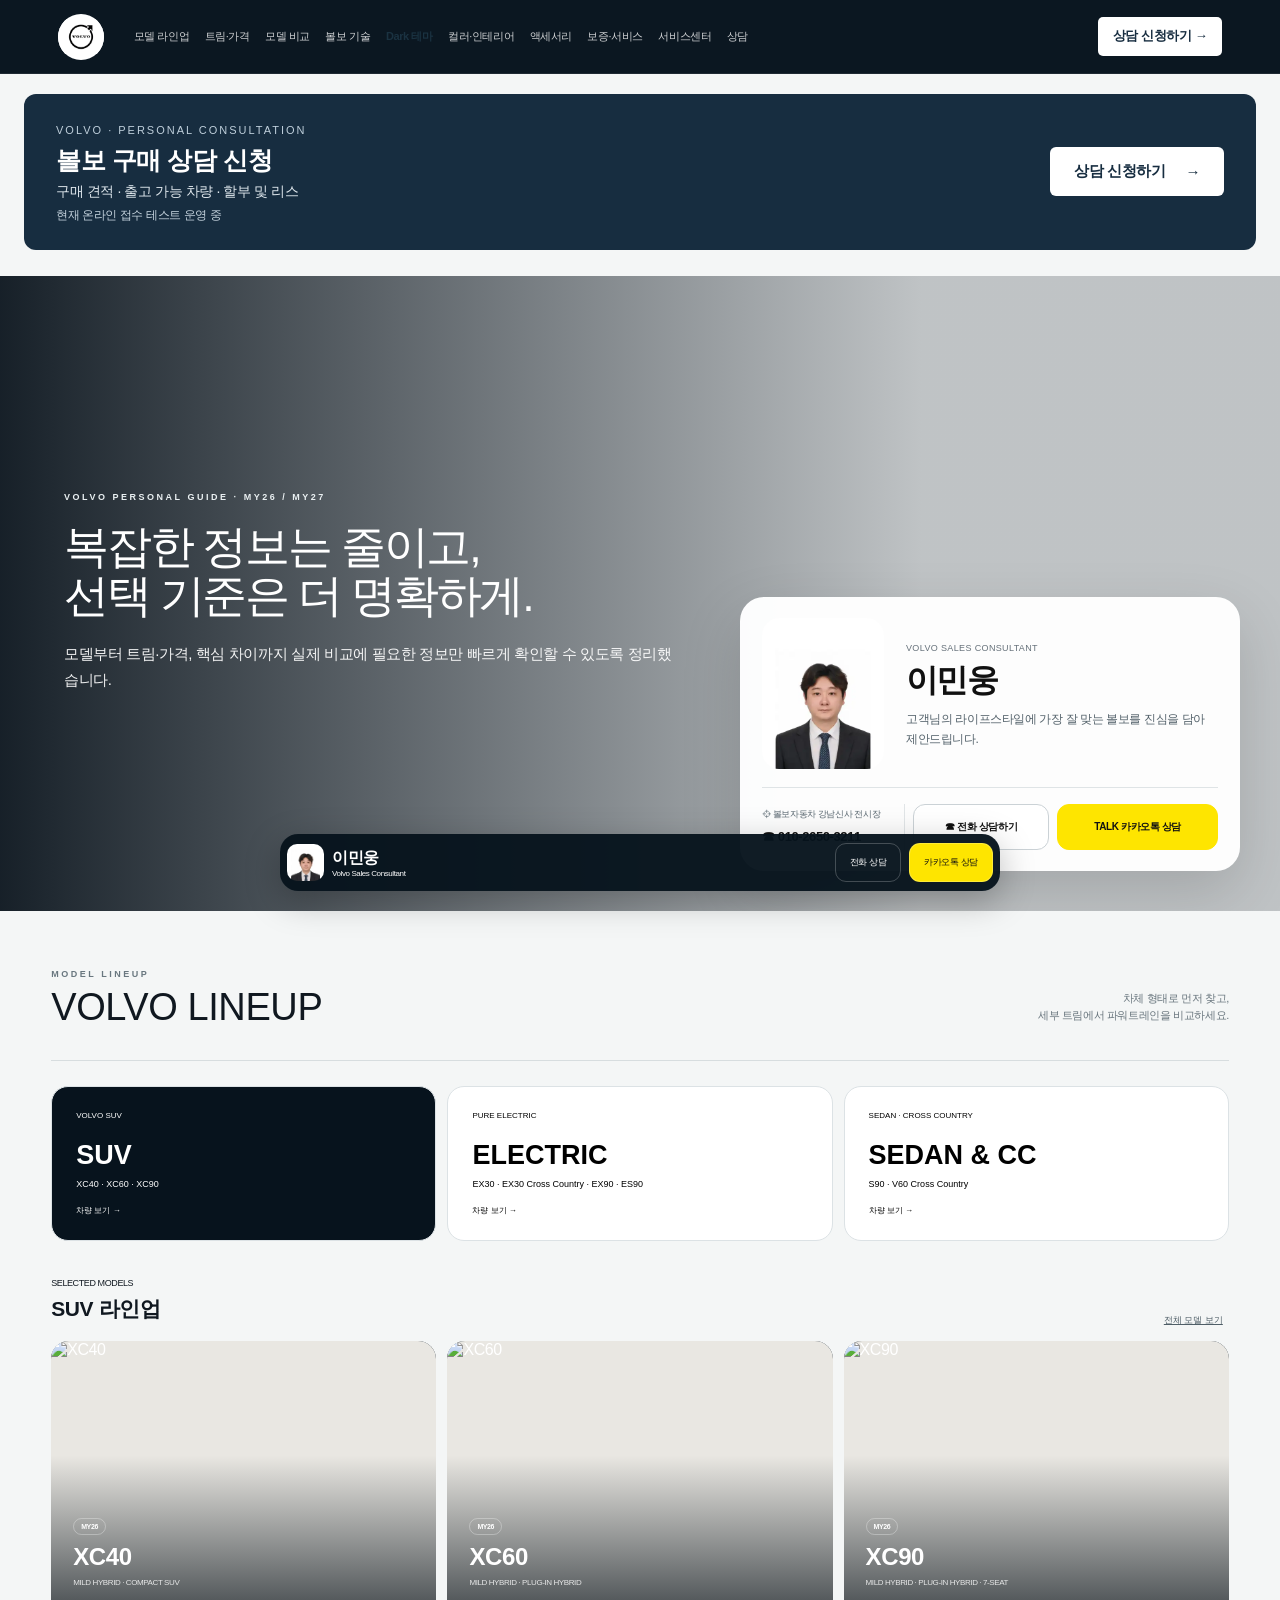
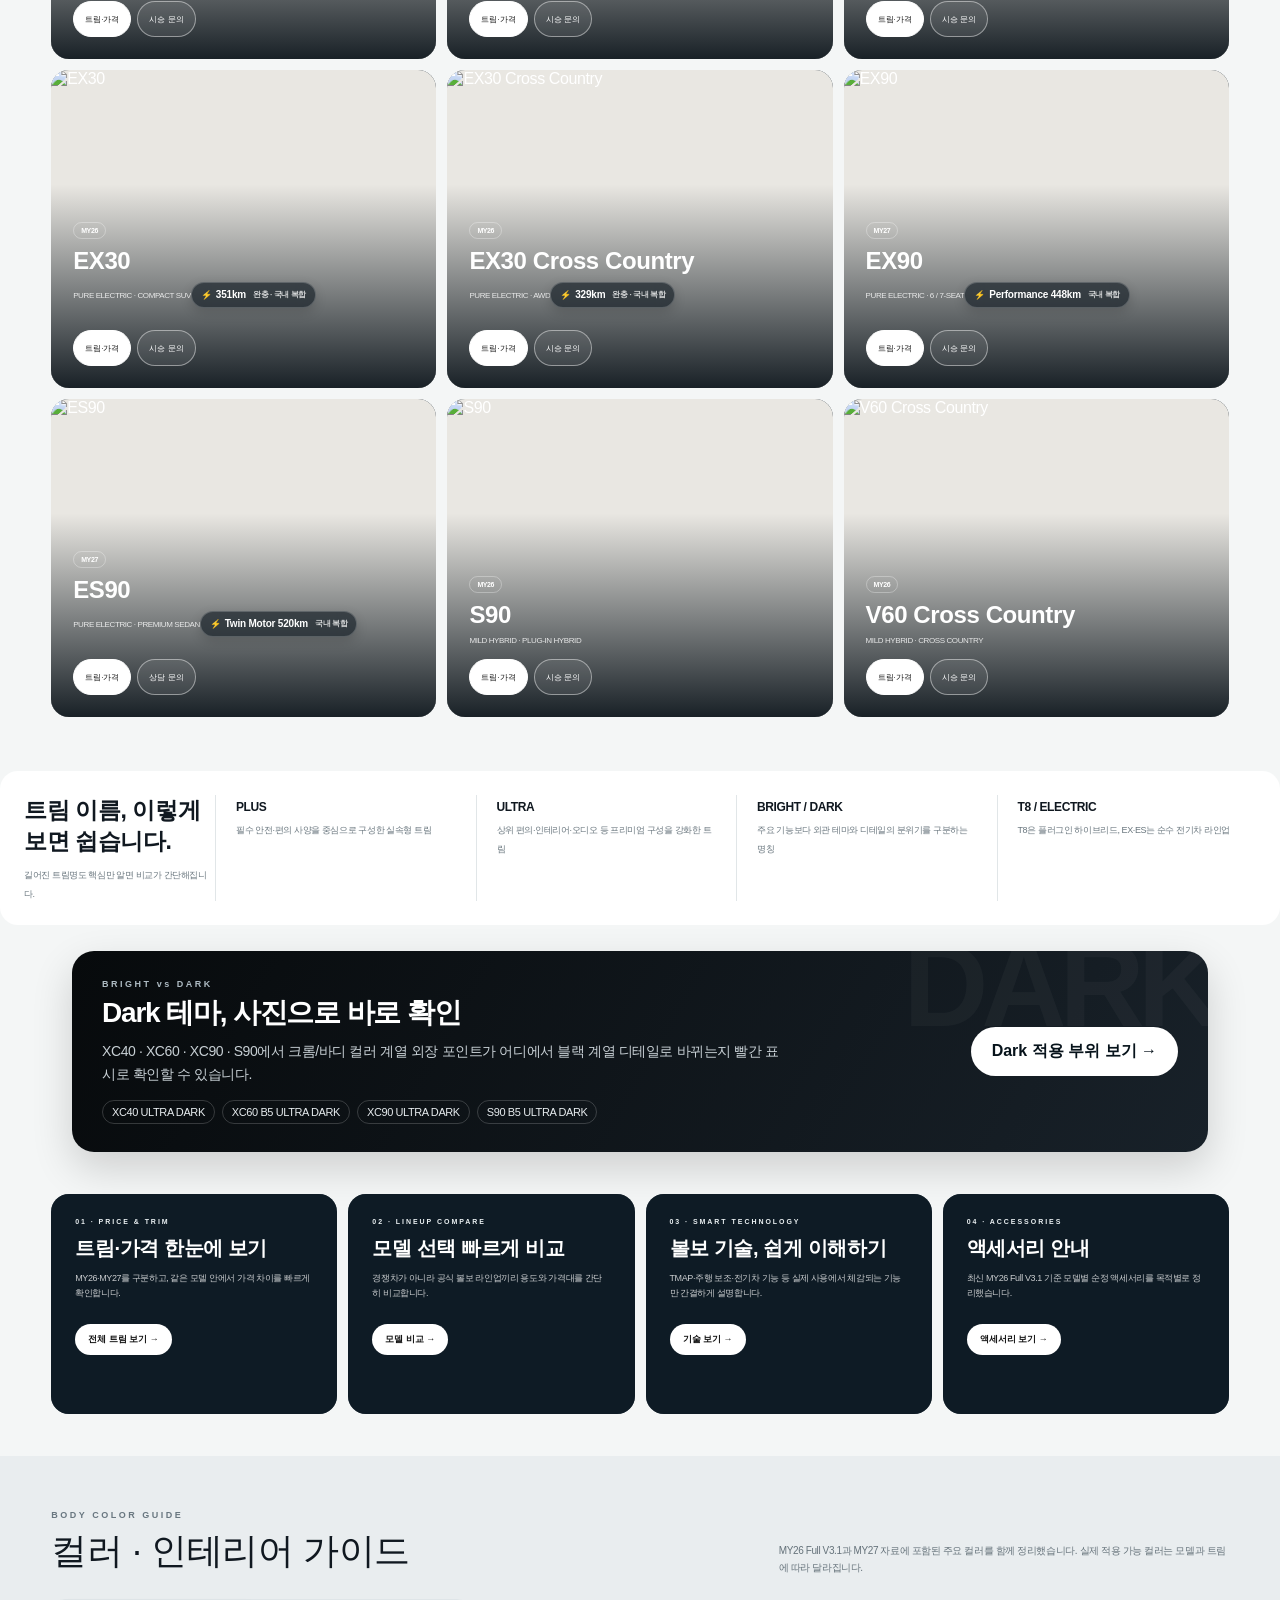
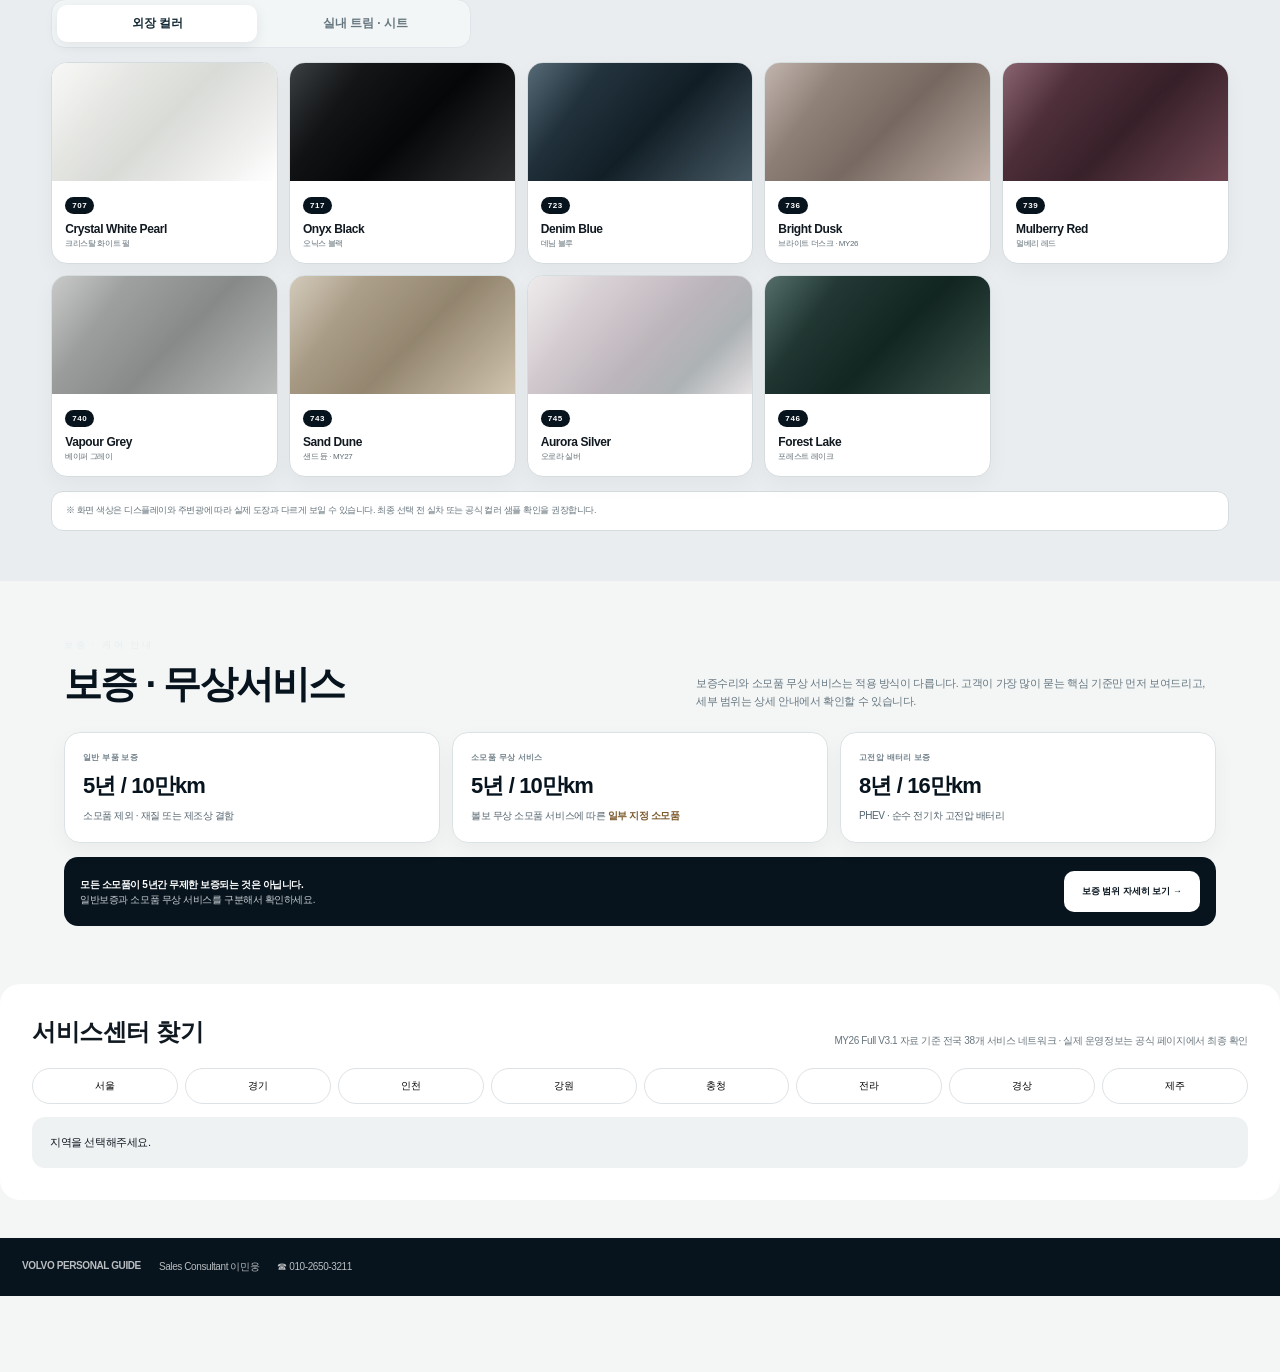
==== commit 3eb9be37: "Make consultation CTA visible in desktop and mobile header and above hero" ====
--- a/index.html
+++ b/index.html
@@ -4,7 +4,7 @@
 <head>
 <meta charset="utf-8"/>
 <meta content="width=device-width,initial-scale=1,viewport-fit=cover" name="viewport"/>
-<meta content="20260903-interior-1" name="site-release"/>
+<meta content="20261124-consult-2" name="site-release"/>
 <script src="scripts/site-version-guard.js?v=20260903interior1"></script>
 <meta content="no-cache, no-store, must-revalidate" http-equiv="Cache-Control"/>
 <meta content="no-cache" http-equiv="Pragma"/>
@@ -32,15 +32,17 @@
 @media(max-width:700px){.trim-toggle{font-size:9px}.trim-card:hover{transform:none}.model img{object-position:center 58%}.model[data-model="EX30CC"] img{object-position:center 80%}}
 </style>
 <style id="consult-entry-style">.consult-entry{box-sizing:border-box;display:flex;align-items:center;justify-content:space-between;gap:24px;max-width:1240px;margin:20px auto 26px;padding:26px 32px;background:#172d40;color:#fff;border-radius:12px}.consult-entry-copy>span{font-size:11px;letter-spacing:2px;color:#bfcfdb}.consult-entry h2{font-size:25px;line-height:1.3;margin:6px 0;color:#fff}.consult-entry p{margin:4px 0;color:#e0e8ed;font-size:14px}.consult-entry small{color:#c4d2dc;font-size:12px}.consult-entry>a{display:inline-flex;align-items:center;justify-content:center;gap:20px;flex-shrink:0;padding:15px 24px;background:#fff;color:#172d40;border-radius:6px;text-decoration:none;font-size:15px;font-weight:750;min-height:44px}.consult-entry>a:hover{background:#e8eff4}.consult-entry>a:focus-visible,.nav .consult-nav:focus-visible{outline:3px solid #739cbd;outline-offset:3px}.nav .consult-nav{font-weight:800}.profile-actions .consult-profile{background:#172d40;color:white}.mp-consult{display:block;margin:10px 0 0;padding:12px;text-align:center;background:#172d40;color:#fff!important;text-decoration:none;border-radius:6px;font-weight:700}@media(max-width:1300px){.consult-entry{margin-left:24px;margin-right:24px}}@media(max-width:700px){.consult-entry{margin:14px 12px 20px;padding:22px;flex-direction:column;align-items:stretch;gap:14px}.consult-entry h2{font-size:22px}.consult-entry>a{width:100%;box-sizing:border-box}.consult-entry-copy>span{font-size:10px}}</style>
-</head>
+<style id="consult-top-style">.top .consult-top-cta{display:inline-flex!important;align-items:center;justify-content:center;flex:0 0 auto;white-space:nowrap;background:#fff;color:#172d40!important;text-decoration:none;font-size:13px;font-weight:750;padding:10px 15px;border-radius:5px;line-height:1.4}.top .nav{gap:clamp(8px,1.2vw,22px)}.consult-entry{display:flex!important;visibility:visible!important;opacity:1!important}@media(max-width:1080px){.top .consult-top-cta{margin-left:auto}.top .hamb{margin-left:0}}@media(max-width:700px){.top .consult-top-cta{font-size:12px;padding:9px 12px}}</style></head>
 <body>
 <header class="top">
 <img alt="VOLVO" src="assets/img02.webp"/>
 <nav class="nav">
-<a href="#lineup">모델 라인업</a><a href="#tools">트림·가격</a><a href="#tools">모델 비교</a><a href="#tools">볼보 기술</a><a href="#colors">컬러</a><a href="#tools">액세서리</a><a href="#service">서비스센터</a><a href="#contact">상담</a><a class="consult-nav" href="consult/?from=homepage">상담 신청하기</a>
+<a href="#lineup">모델 라인업</a><a href="#tools">트림·가격</a><a href="#tools">모델 비교</a><a href="#tools">볼보 기술</a><a href="#colors">컬러</a><a href="#tools">액세서리</a><a href="#service">서비스센터</a><a href="#contact">상담</a>
 </nav>
+<a class="consult-top-cta" href="consult/?from=homepage">상담 신청하기 →</a>
 <button class="hamb" aria-label="빠른 메뉴 열기">☰</button>
 </header>
+<section class="consult-entry" aria-labelledby="consult-entry-title"><div class="consult-entry-copy"><span>VOLVO · PERSONAL CONSULTATION</span><h2 id="consult-entry-title">볼보 구매 상담 신청</h2><p>구매 견적 · 출고 가능 차량 · 할부 및 리스</p><small>현재 온라인 접수 테스트 운영 중</small></div><a href="consult/?from=homepage">상담 신청하기 <span aria-hidden="true">→</span></a></section>
 <section class="hero">
 <div class="copy">
 <div class="ey">VOLVO PERSONAL GUIDE · MY26 / MY27</div>
@@ -62,7 +64,7 @@
 <div class="mp-info"><span>⌖ 강남신사 전시장</span><strong>☎ 010-2650-3211</strong></div>
 <div class="mp-actions"><a class="mp-call" href="tel:01026503211">☎ 전화 상담</a><a class="mp-kakao" href="http://qr.kakao.com/talk/2LfLSm9DLJcfVv19vfXeS5R1AHQ-">TALK 카카오톡</a></div>
 </section>
-<section class="consult-entry" aria-labelledby="consult-entry-title"><div class="consult-entry-copy"><span>VOLVO · PERSONAL CONSULTATION</span><h2 id="consult-entry-title">볼보 구매 상담 신청</h2><p>구매 견적 · 출고 가능 차량 · 할부 및 리스</p><small>현재 온라인 접수 테스트 운영 중</small></div><a href="consult/?from=homepage">상담 신청하기 <span aria-hidden="true">→</span></a></section>
+
 <section class="section" id="lineup">
 <div class="line">
 <div class="intro"><div><div class="ey">MODEL LINEUP</div><h2>VOLVO LINEUP</h2></div><p>차체 형태로 먼저 찾고,<br/>세부 트림에서 파워트레인을 비교하세요.</p></div>
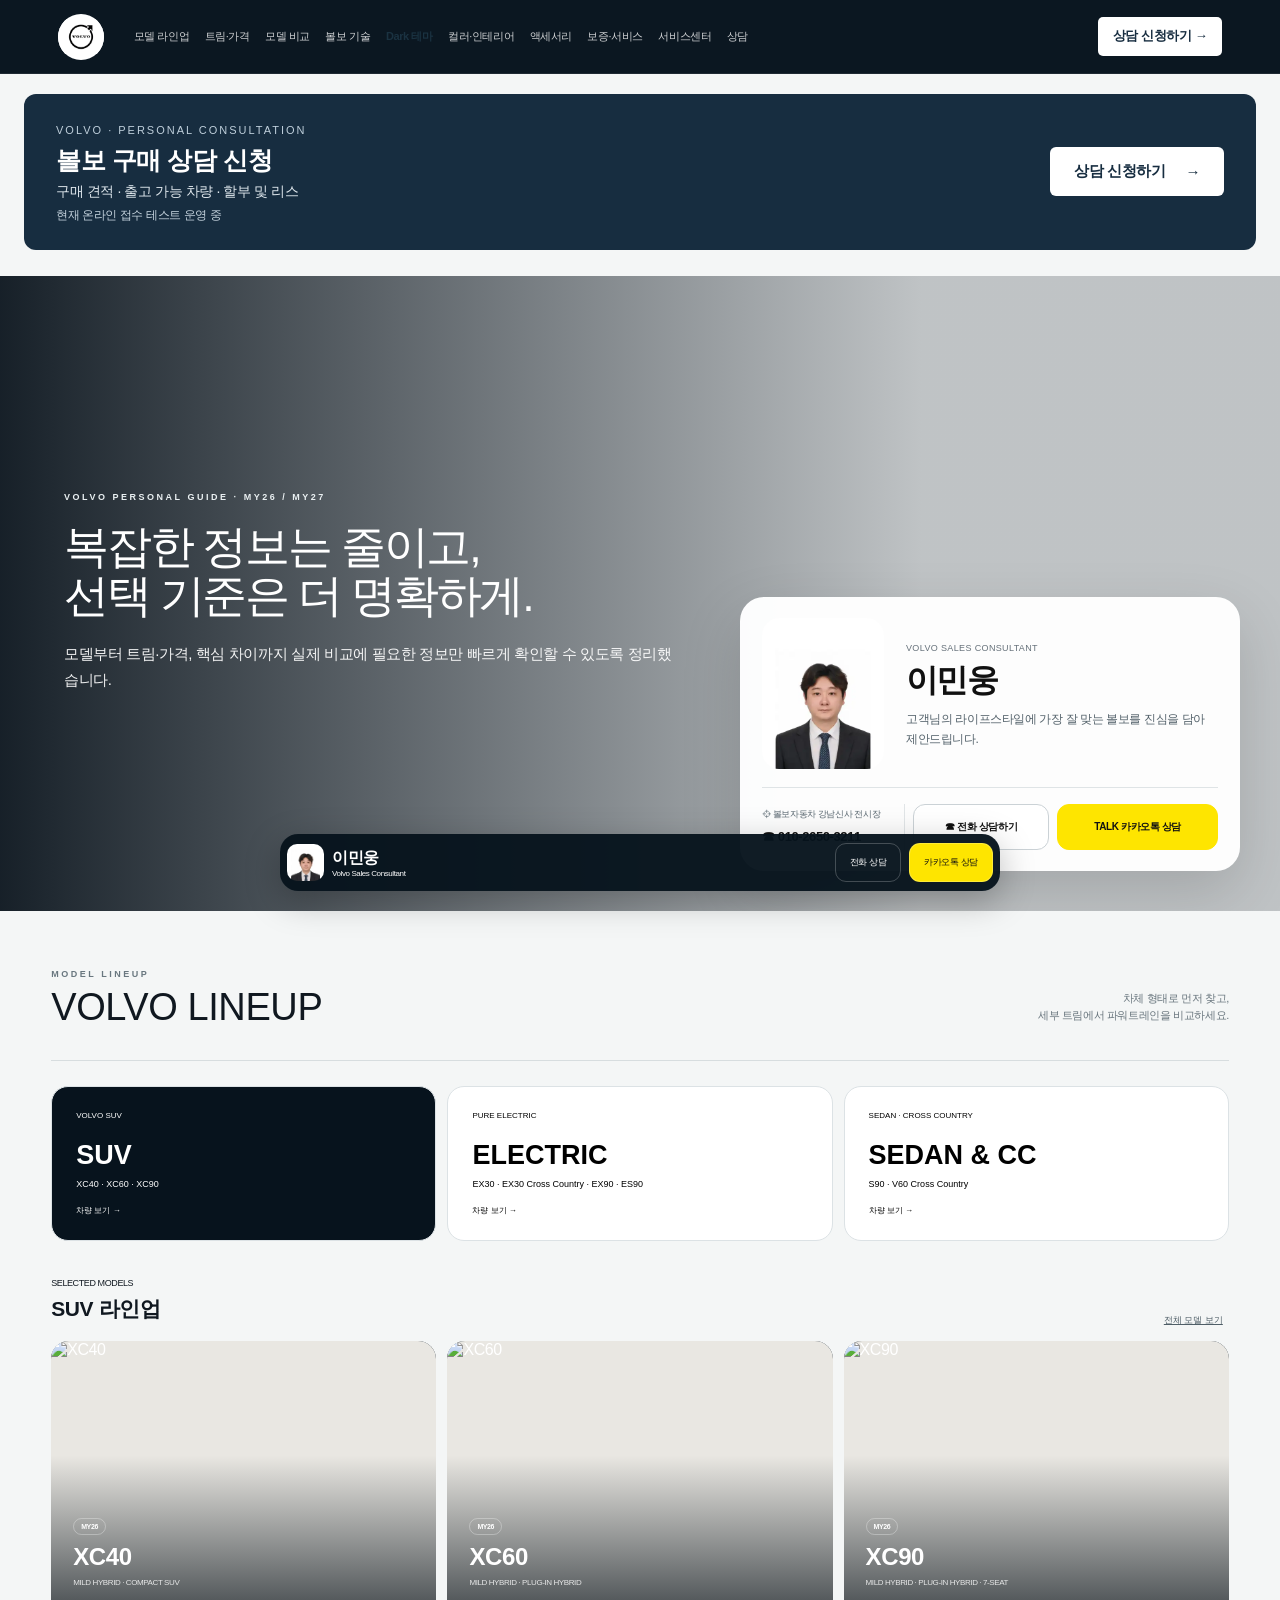
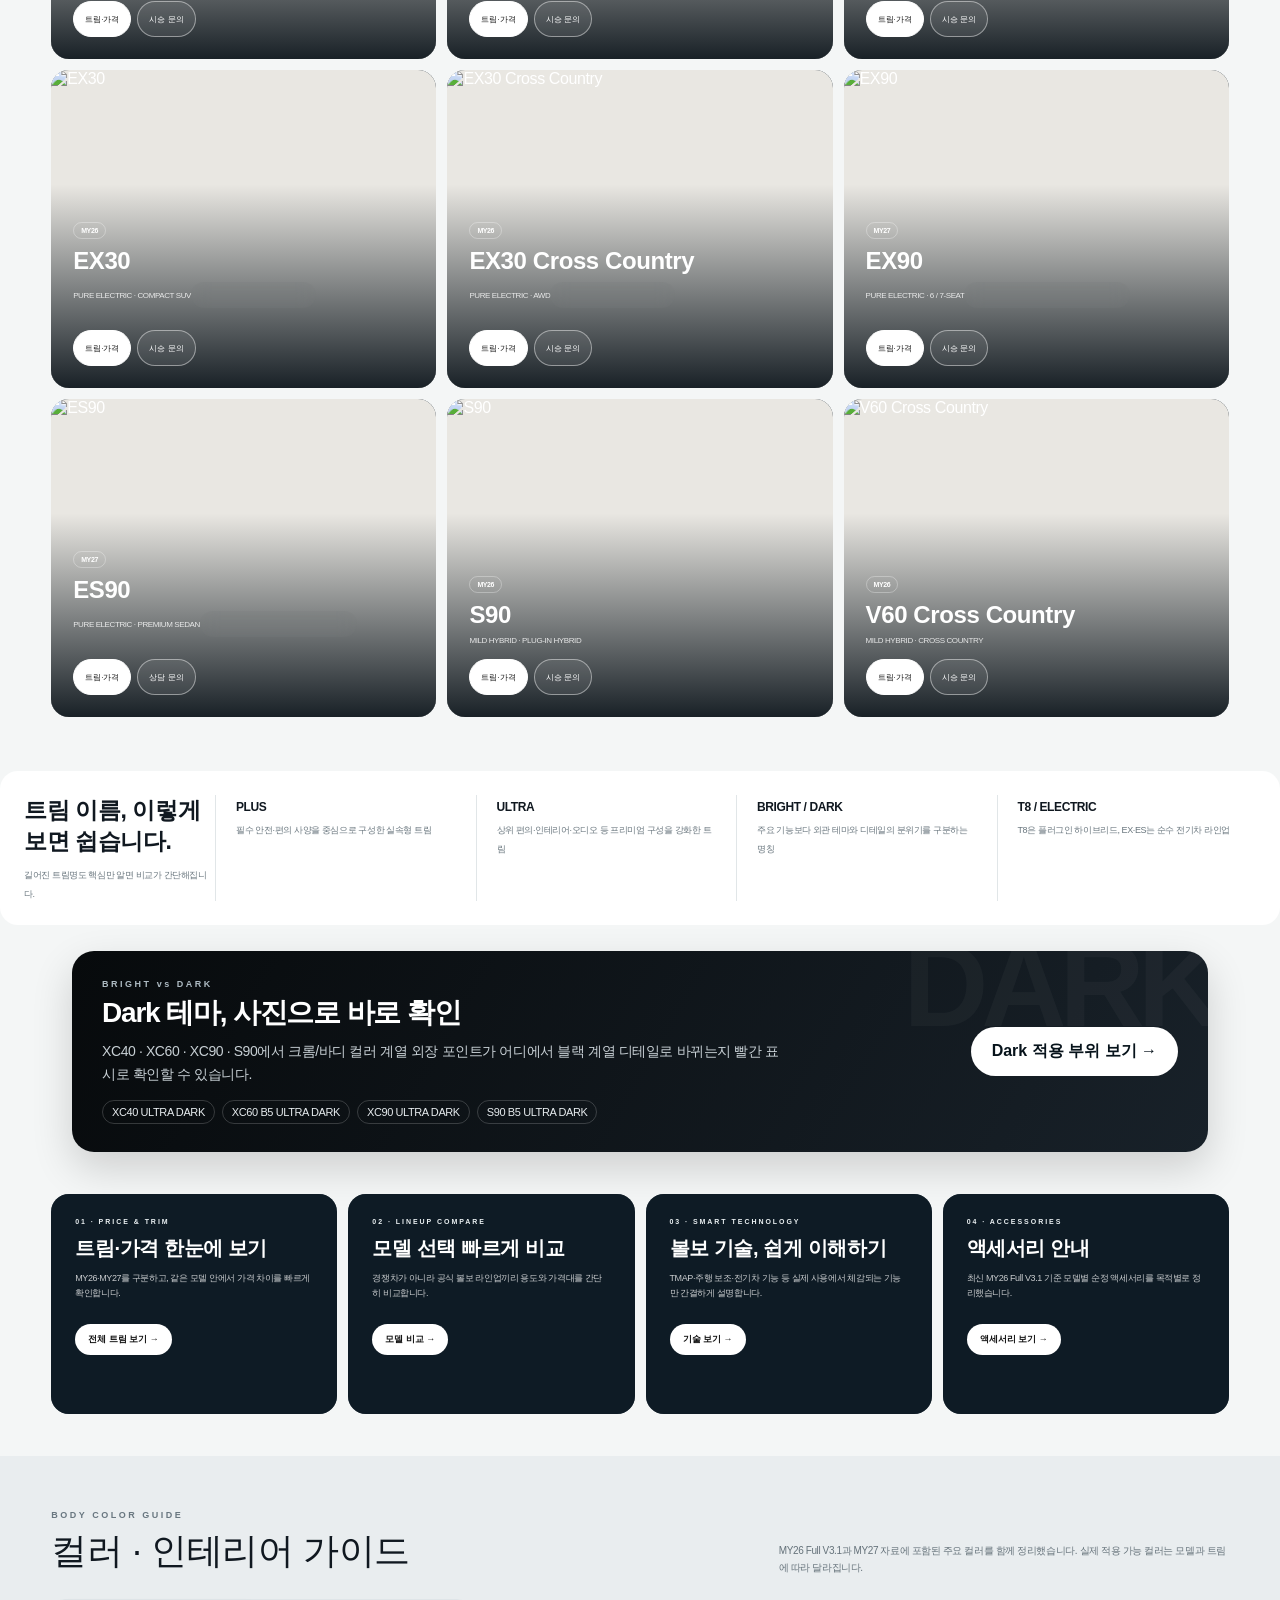
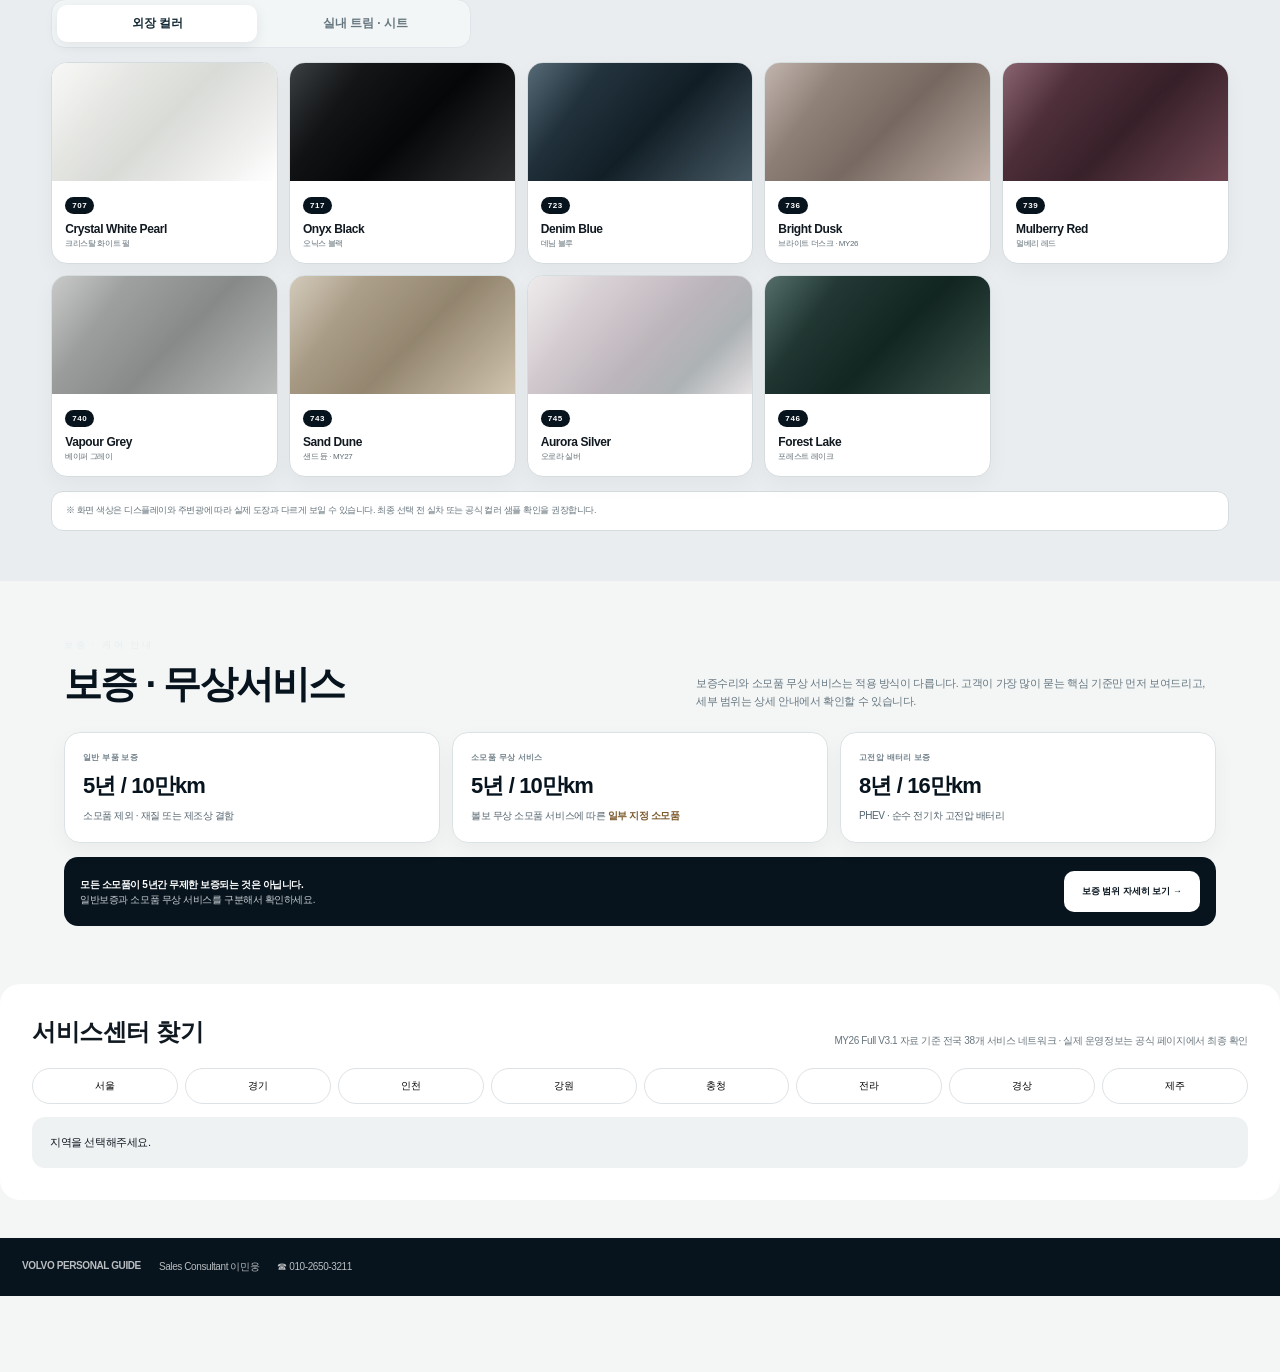
==== commit ec0e6642: "Hide duplicate consultation header CTA on mobile" ====
--- a/index.html
+++ b/index.html
@@ -32,7 +32,7 @@
 @media(max-width:700px){.trim-toggle{font-size:9px}.trim-card:hover{transform:none}.model img{object-position:center 58%}.model[data-model="EX30CC"] img{object-position:center 80%}}
 </style>
 <style id="consult-entry-style">.consult-entry{box-sizing:border-box;display:flex;align-items:center;justify-content:space-between;gap:24px;max-width:1240px;margin:20px auto 26px;padding:26px 32px;background:#172d40;color:#fff;border-radius:12px}.consult-entry-copy>span{font-size:11px;letter-spacing:2px;color:#bfcfdb}.consult-entry h2{font-size:25px;line-height:1.3;margin:6px 0;color:#fff}.consult-entry p{margin:4px 0;color:#e0e8ed;font-size:14px}.consult-entry small{color:#c4d2dc;font-size:12px}.consult-entry>a{display:inline-flex;align-items:center;justify-content:center;gap:20px;flex-shrink:0;padding:15px 24px;background:#fff;color:#172d40;border-radius:6px;text-decoration:none;font-size:15px;font-weight:750;min-height:44px}.consult-entry>a:hover{background:#e8eff4}.consult-entry>a:focus-visible,.nav .consult-nav:focus-visible{outline:3px solid #739cbd;outline-offset:3px}.nav .consult-nav{font-weight:800}.profile-actions .consult-profile{background:#172d40;color:white}.mp-consult{display:block;margin:10px 0 0;padding:12px;text-align:center;background:#172d40;color:#fff!important;text-decoration:none;border-radius:6px;font-weight:700}@media(max-width:1300px){.consult-entry{margin-left:24px;margin-right:24px}}@media(max-width:700px){.consult-entry{margin:14px 12px 20px;padding:22px;flex-direction:column;align-items:stretch;gap:14px}.consult-entry h2{font-size:22px}.consult-entry>a{width:100%;box-sizing:border-box}.consult-entry-copy>span{font-size:10px}}</style>
-<style id="consult-top-style">.top .consult-top-cta{display:inline-flex!important;align-items:center;justify-content:center;flex:0 0 auto;white-space:nowrap;background:#fff;color:#172d40!important;text-decoration:none;font-size:13px;font-weight:750;padding:10px 15px;border-radius:5px;line-height:1.4}.top .nav{gap:clamp(8px,1.2vw,22px)}.consult-entry{display:flex!important;visibility:visible!important;opacity:1!important}@media(max-width:1080px){.top .consult-top-cta{margin-left:auto}.top .hamb{margin-left:0}}@media(max-width:700px){.top .consult-top-cta{font-size:12px;padding:9px 12px}}</style></head>
+<style id="consult-top-style">.top .consult-top-cta{display:inline-flex!important;align-items:center;justify-content:center;flex:0 0 auto;white-space:nowrap;background:#fff;color:#172d40!important;text-decoration:none;font-size:13px;font-weight:750;padding:10px 15px;border-radius:5px;line-height:1.4}.top .nav{gap:clamp(8px,1.2vw,22px)}.consult-entry{display:flex!important;visibility:visible!important;opacity:1!important}@media(max-width:1080px){.top .consult-top-cta{margin-left:auto}.top .hamb{margin-left:0}}@media(max-width:700px){.top .consult-top-cta{display:none!important}.top .hamb{margin-left:auto}}</style></head>
 <body>
 <header class="top">
 <img alt="VOLVO" src="assets/img02.webp"/>
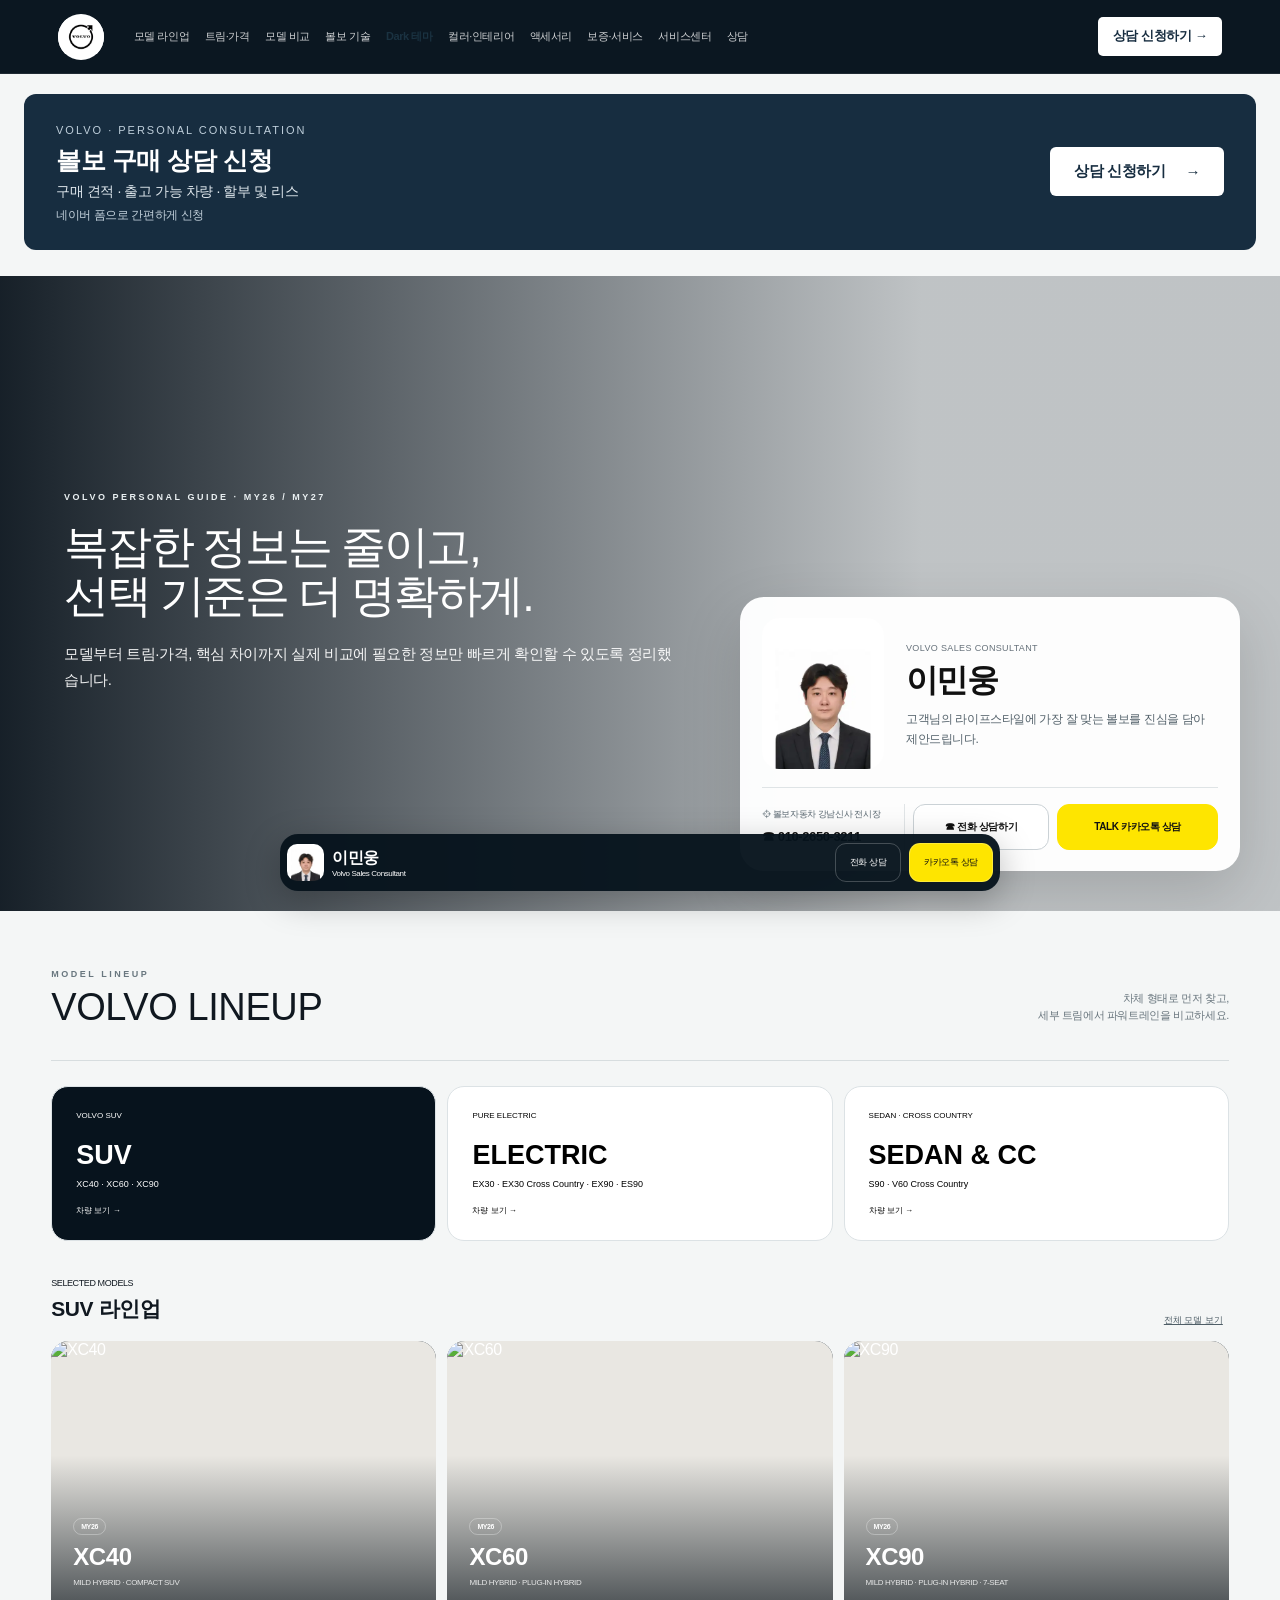
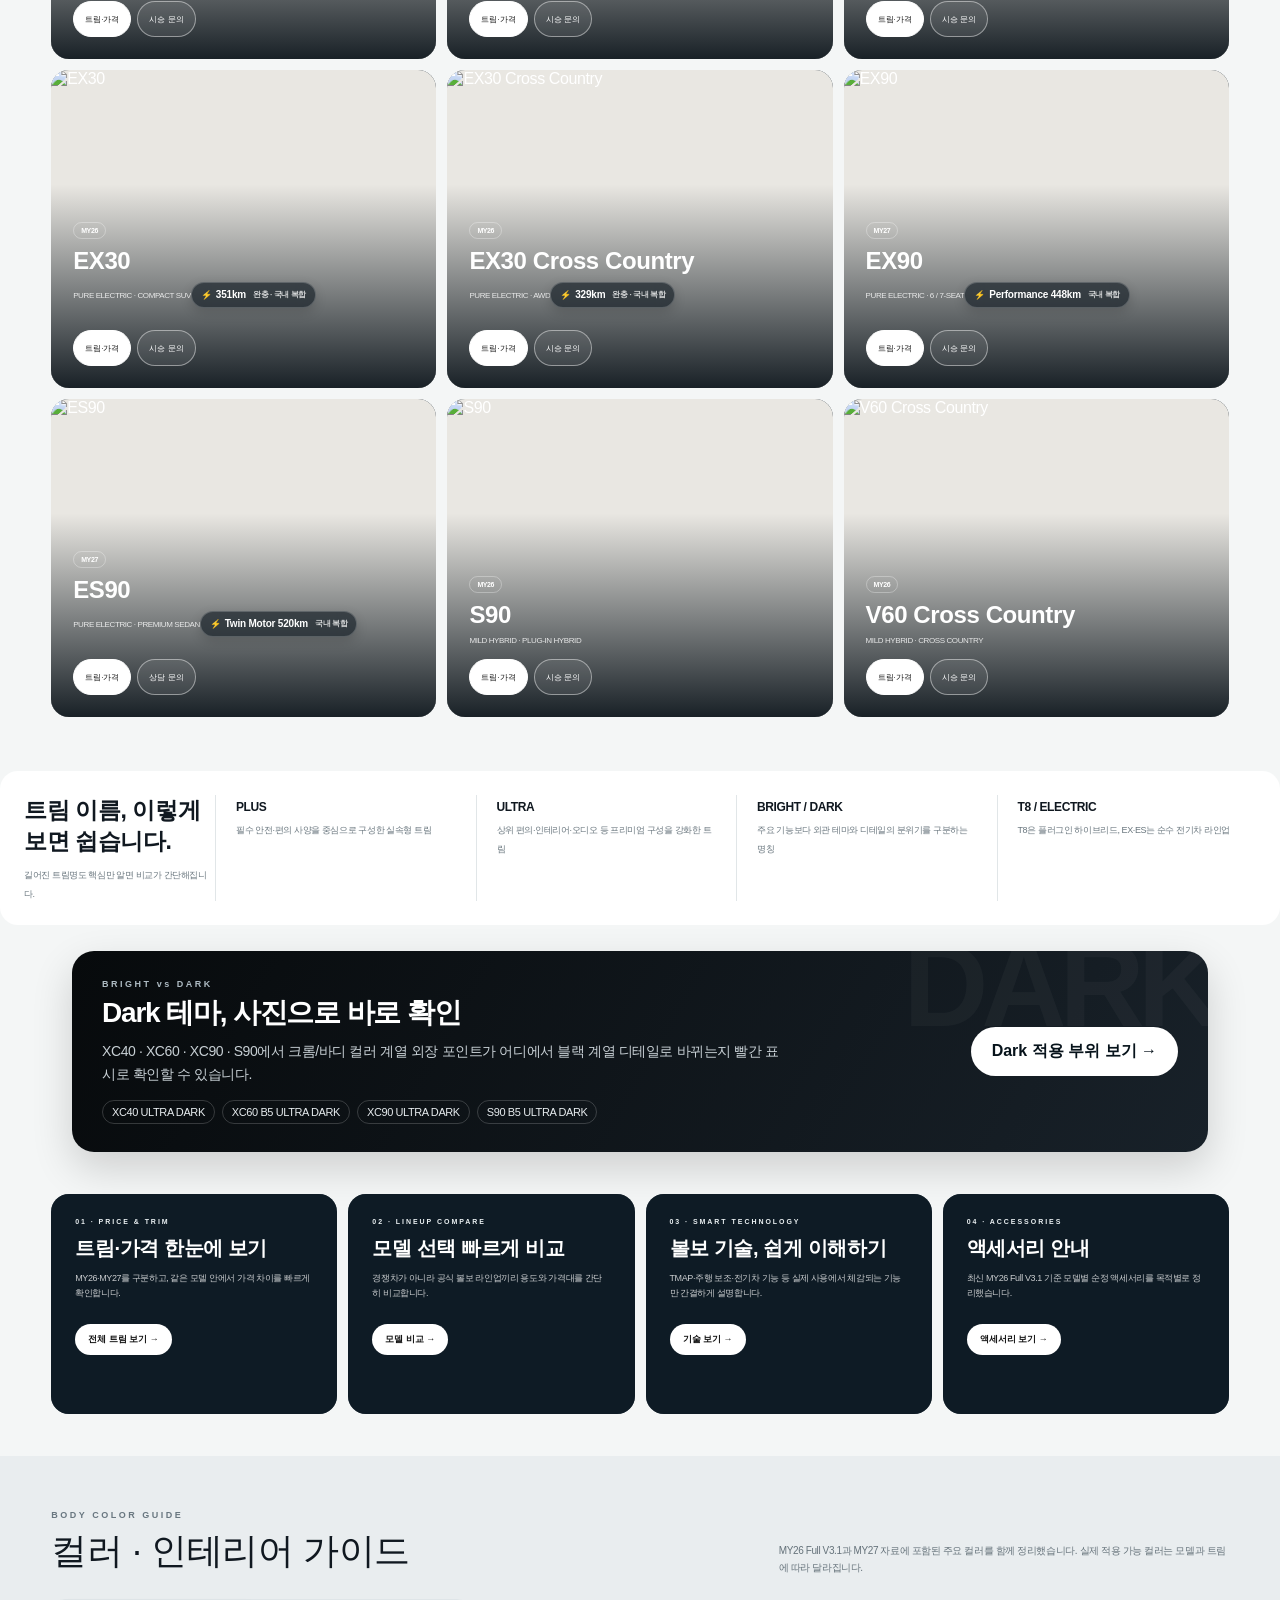
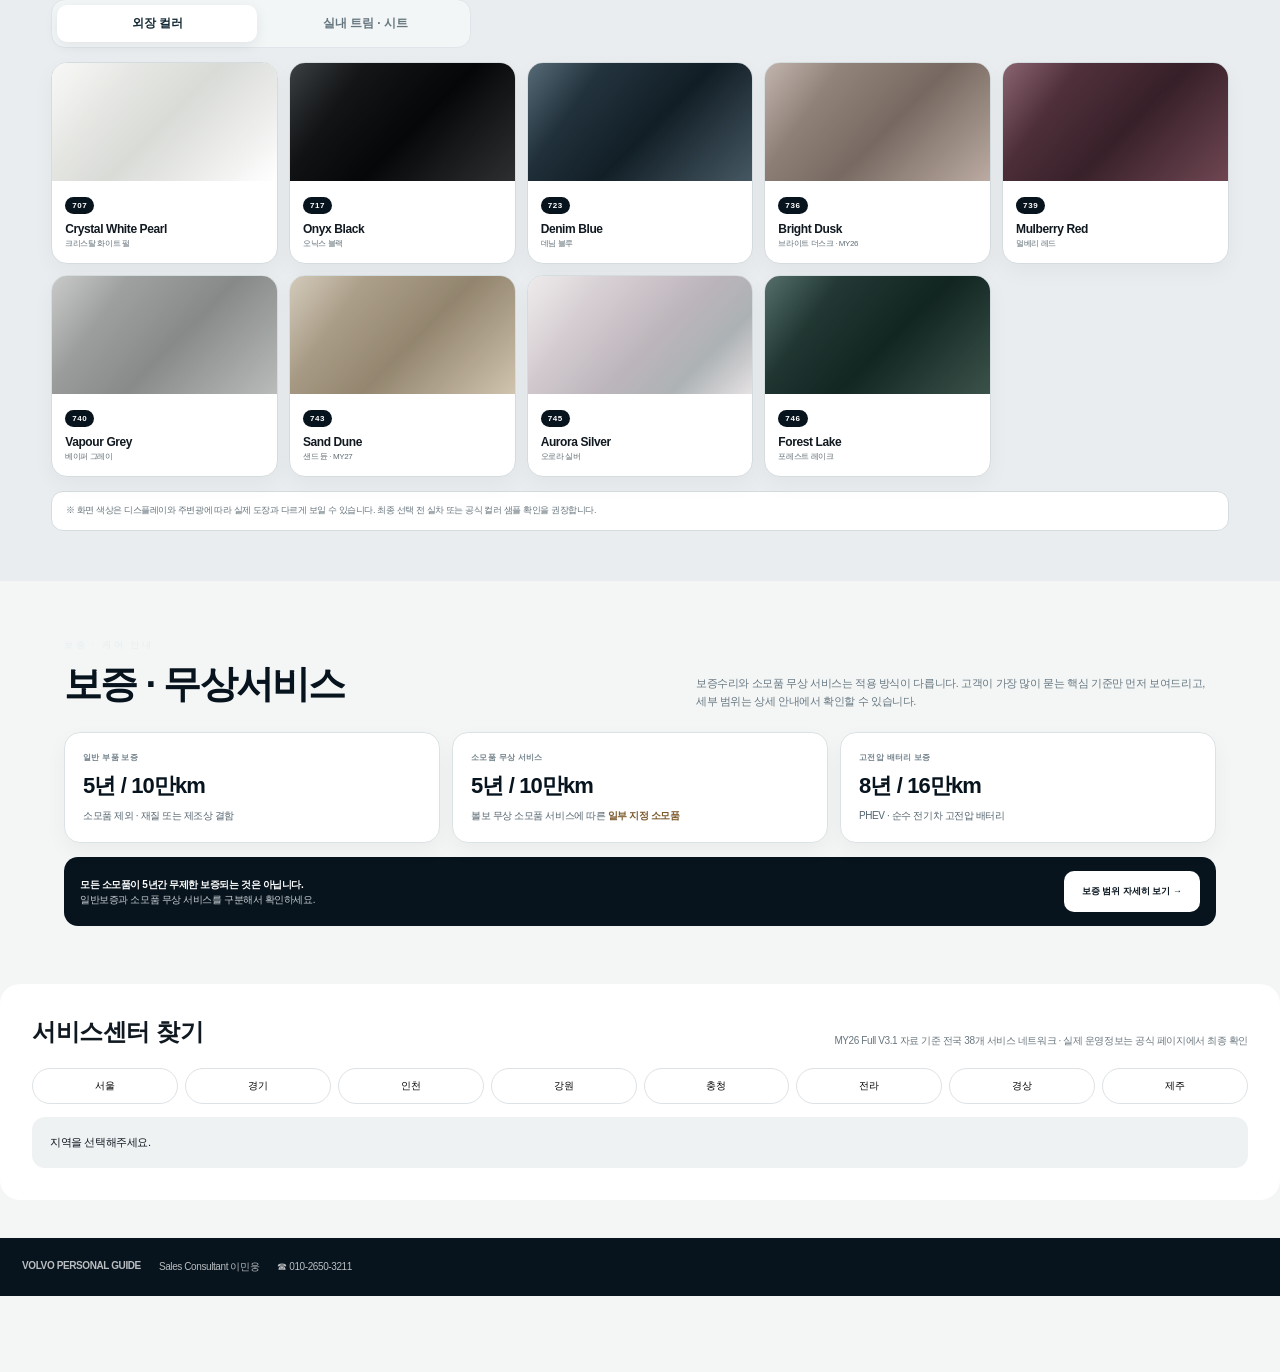
==== commit 512f3e46: "Direct Naver consultation link and release refresh" ====
--- a/index.html
+++ b/index.html
@@ -4,7 +4,7 @@
 <head>
 <meta charset="utf-8"/>
 <meta content="width=device-width,initial-scale=1,viewport-fit=cover" name="viewport"/>
-<meta content="20261124-consult-2" name="site-release"/>
+<meta content="20261126-naver-direct-1" name="site-release"/>
 <script src="scripts/site-version-guard.js?v=20260903interior1"></script>
 <meta content="no-cache, no-store, must-revalidate" http-equiv="Cache-Control"/>
 <meta content="no-cache" http-equiv="Pragma"/>
@@ -39,10 +39,10 @@
 <nav class="nav">
 <a href="#lineup">모델 라인업</a><a href="#tools">트림·가격</a><a href="#tools">모델 비교</a><a href="#tools">볼보 기술</a><a href="#colors">컬러</a><a href="#tools">액세서리</a><a href="#service">서비스센터</a><a href="#contact">상담</a>
 </nav>
-<a class="consult-top-cta" href="consult/?from=homepage">상담 신청하기 →</a>
+<a class="consult-top-cta" href="https://naver.me/5imQotkR">상담 신청하기 →</a>
 <button class="hamb" aria-label="빠른 메뉴 열기">☰</button>
 </header>
-<section class="consult-entry" aria-labelledby="consult-entry-title"><div class="consult-entry-copy"><span>VOLVO · PERSONAL CONSULTATION</span><h2 id="consult-entry-title">볼보 구매 상담 신청</h2><p>구매 견적 · 출고 가능 차량 · 할부 및 리스</p><small>현재 온라인 접수 테스트 운영 중</small></div><a href="consult/?from=homepage">상담 신청하기 <span aria-hidden="true">→</span></a></section>
+<section class="consult-entry" aria-labelledby="consult-entry-title"><div class="consult-entry-copy"><span>VOLVO · PERSONAL CONSULTATION</span><h2 id="consult-entry-title">볼보 구매 상담 신청</h2><p>구매 견적 · 출고 가능 차량 · 할부 및 리스</p><small>네이버 폼으로 간편하게 신청</small></div><a href="https://naver.me/5imQotkR">상담 신청하기 <span aria-hidden="true">→</span></a></section>
 <section class="hero">
 <div class="copy">
 <div class="ey">VOLVO PERSONAL GUIDE · MY26 / MY27</div>
